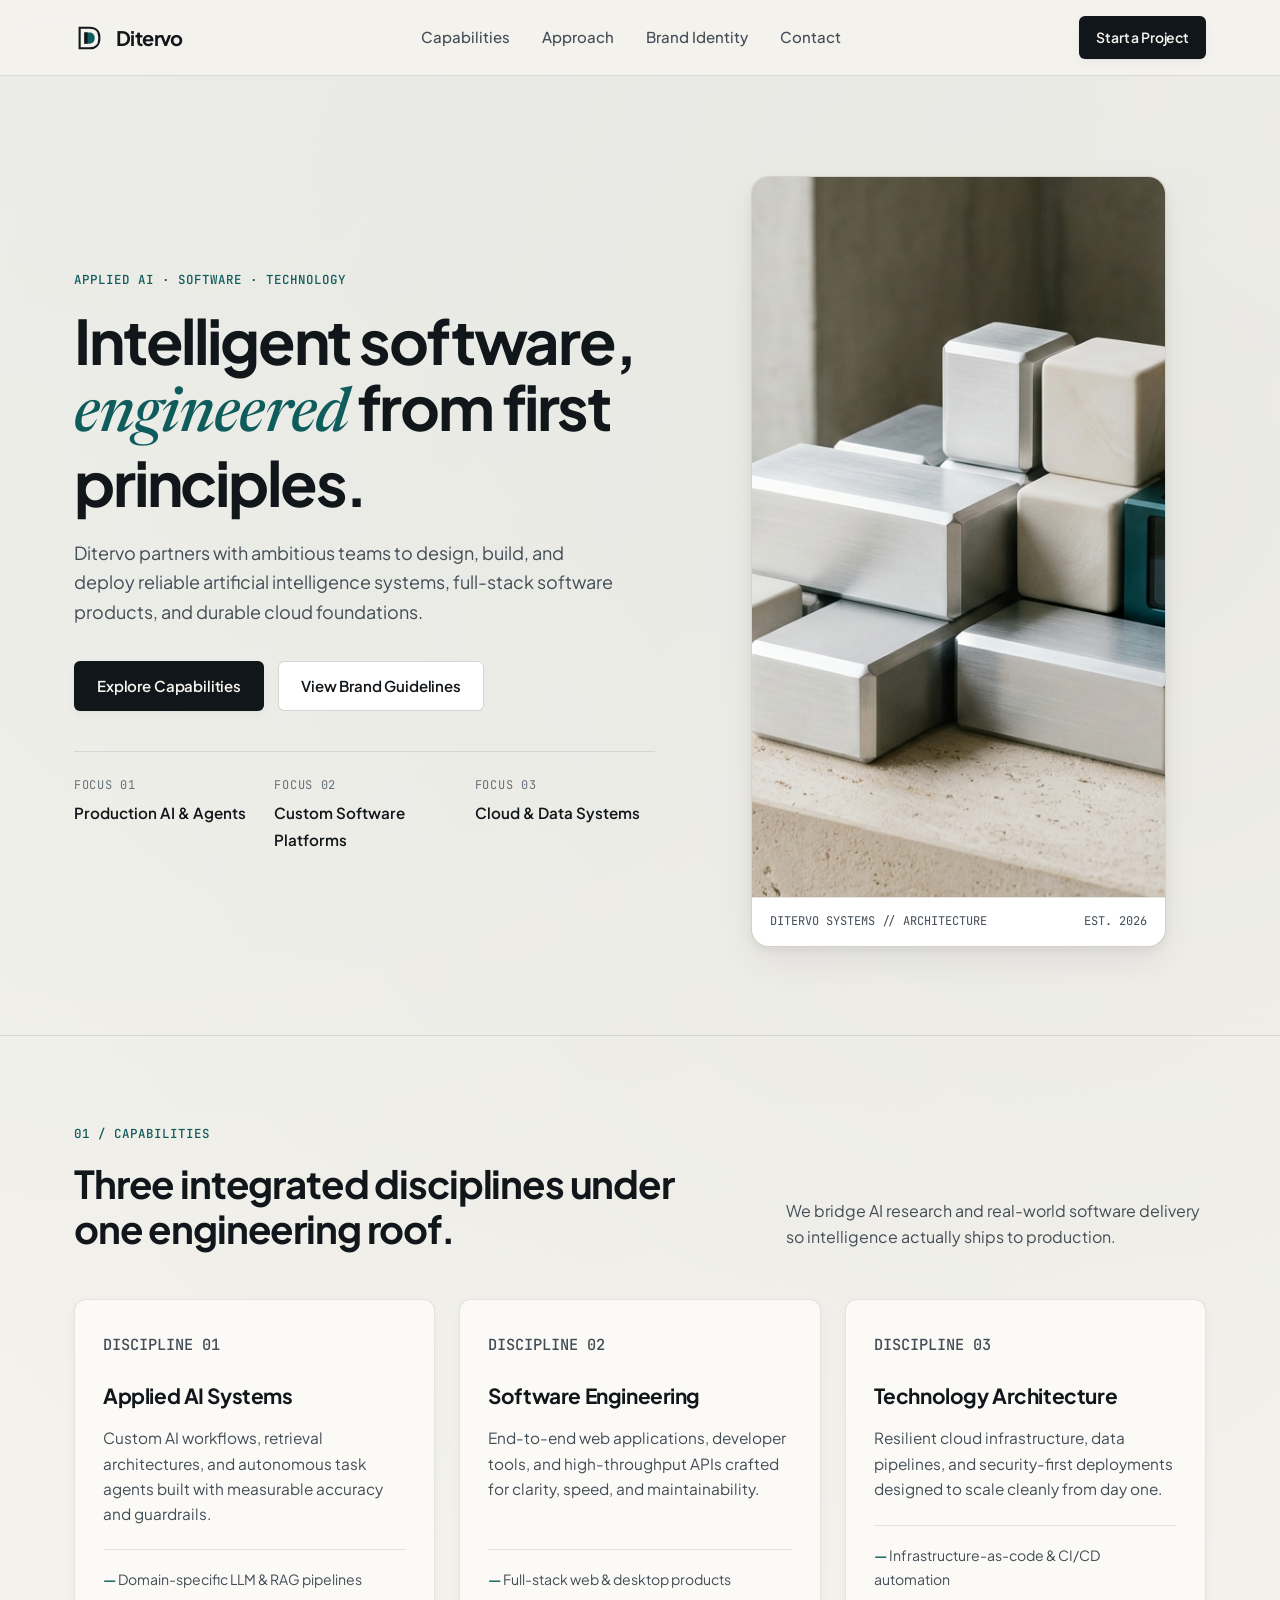
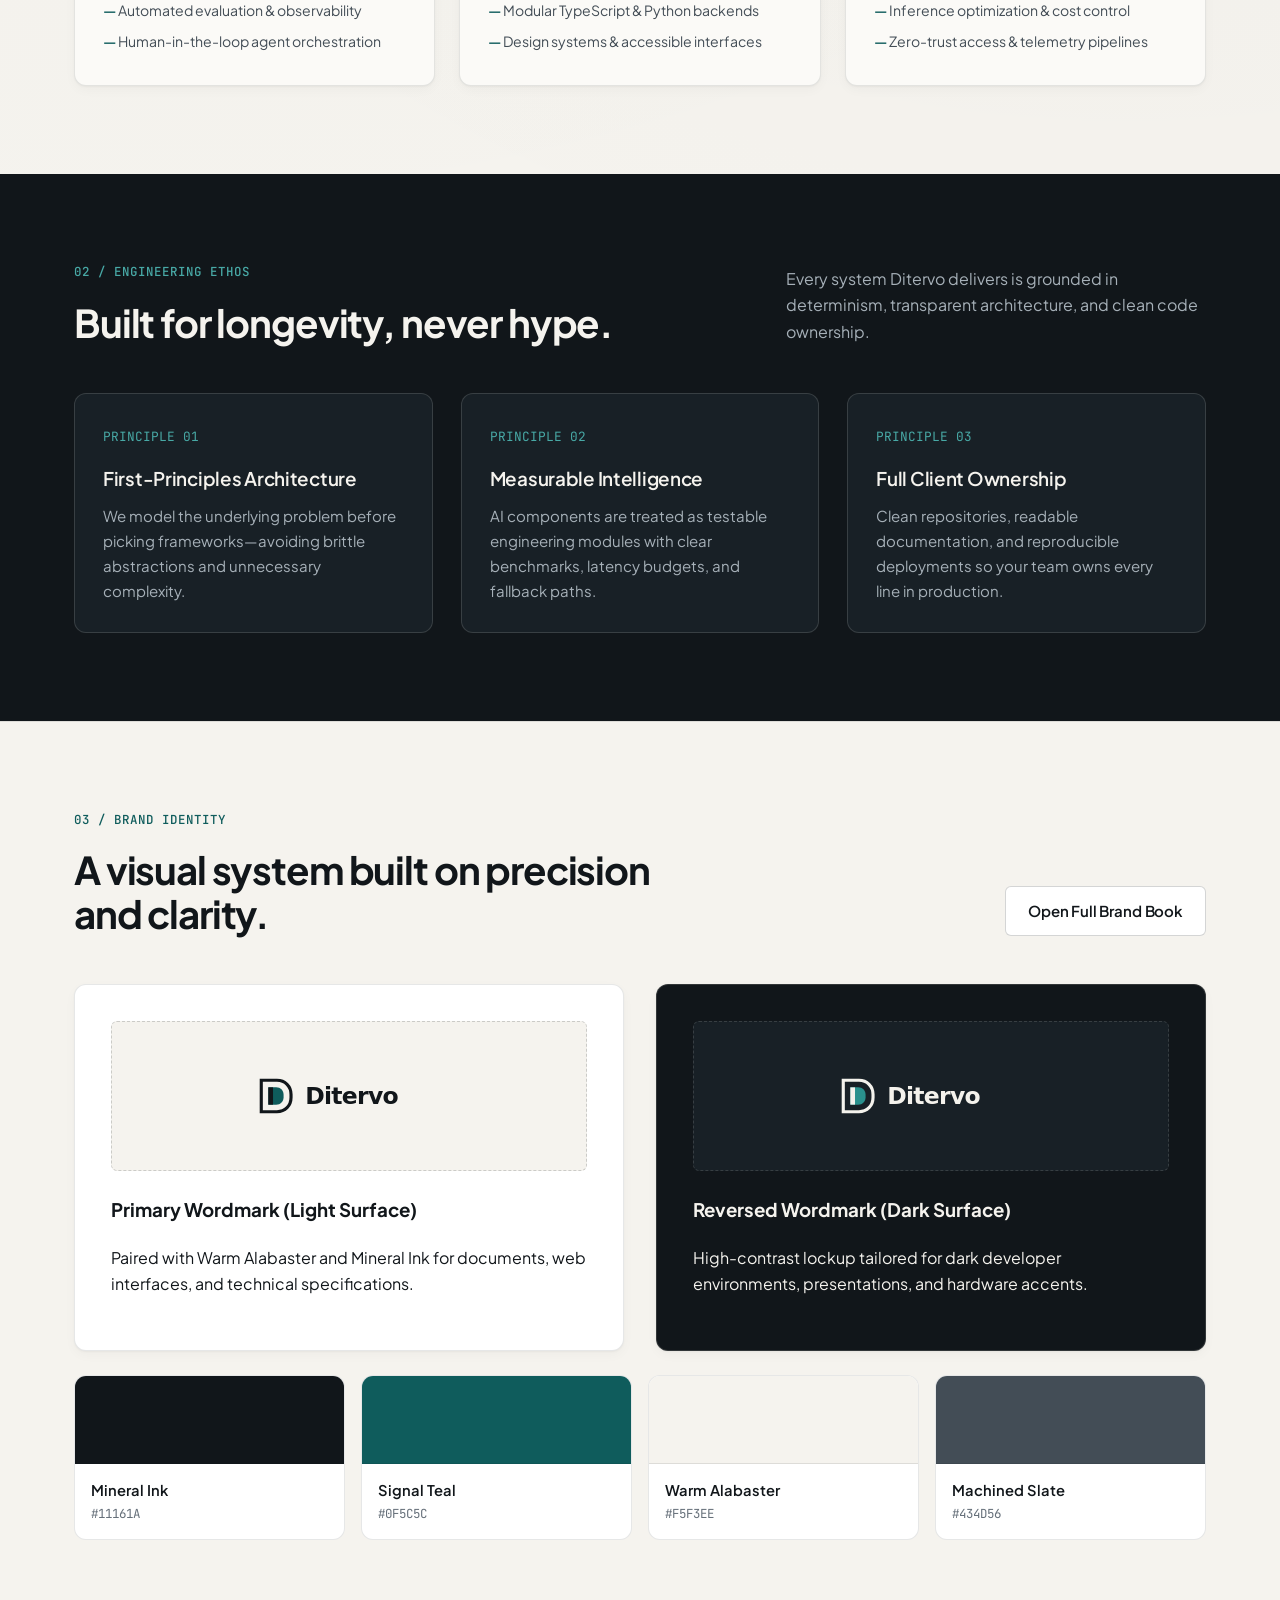
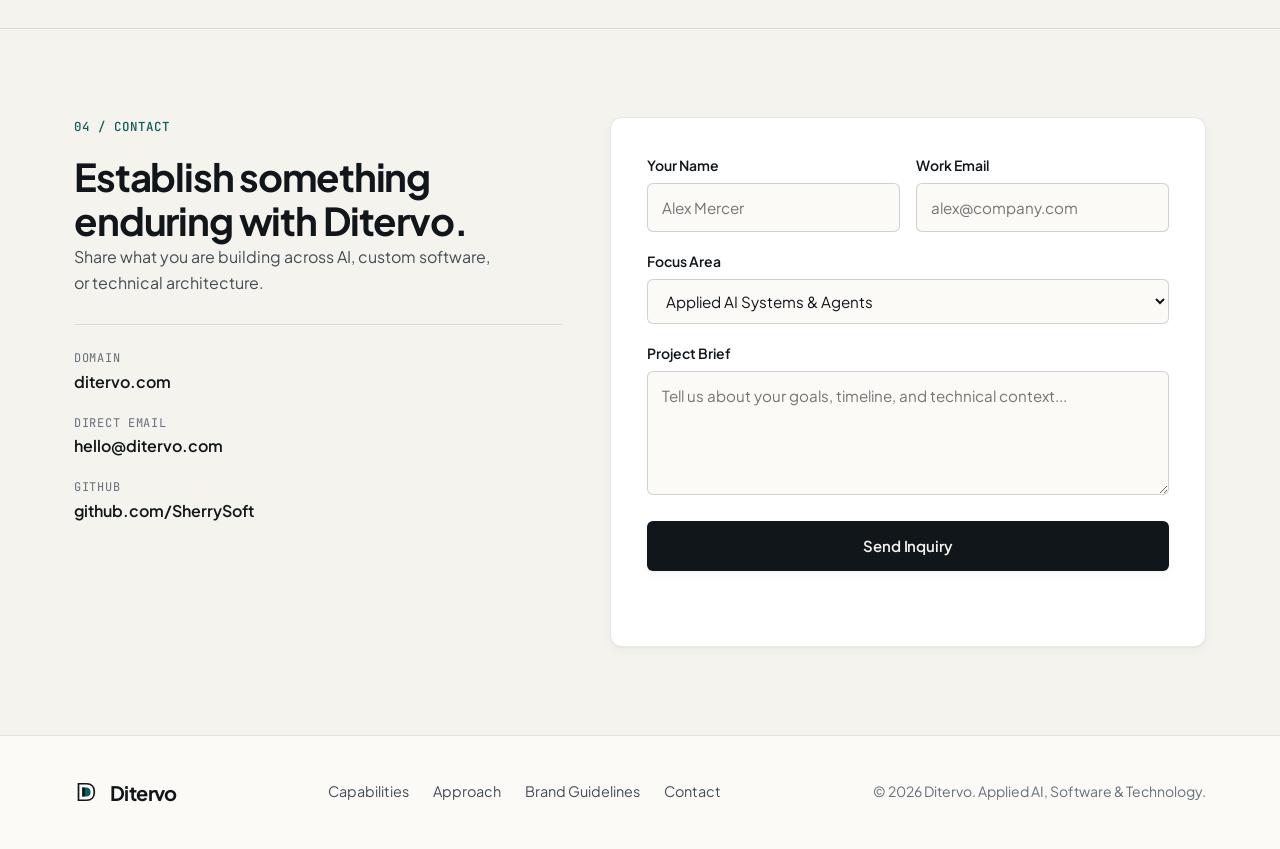
==== index.html @ 253a7fc7 "Initialize Ditervo brand identity and GitHub Pages site" ====
<!DOCTYPE html>
<html lang="en">
<head>
  <meta charset="UTF-8" />
  <meta name="viewport" content="width=device-width, initial-scale=1.0" />
  <title>Ditervo — Applied AI, Software Engineering &amp; Technology</title>
  <meta name="description" content="Ditervo builds production-ready artificial intelligence systems, custom software platforms, and resilient technology architectures." />
  <link rel="icon" type="image/svg+xml" href="assets/favicon.svg" />
  <link rel="preconnect" href="https://fonts.googleapis.com" />
  <link rel="preconnect" href="https://fonts.gstatic.com" crossorigin />
  <link href="https://fonts.googleapis.com/css2?family=JetBrains+Mono:wght@400;500&family=Newsreader:ital,opsz,wght@1,6..72,500&family=Plus+Jakarta+Sans:wght@400;500;600;700&display=swap" rel="stylesheet" />
  <link rel="stylesheet" href="css/styles.css" />
</head>
<body>
  <header class="site-header">
    <div class="container nav-inner">
      <a href="index.html" class="brand-link" aria-label="Ditervo Home">
        <img src="assets/logo-mark.svg" alt="" width="30" height="30" />
        <span>Ditervo</span>
      </a>

      <nav aria-label="Primary navigation">
        <button id="nav-toggle" class="nav-toggle" type="button" aria-expanded="false" aria-controls="nav-menu">
          Menu
        </button>
        <ul id="nav-menu" class="nav-links">
          <li><a href="#capabilities">Capabilities</a></li>
          <li><a href="#approach">Approach</a></li>
          <li><a href="brand.html">Brand Identity</a></li>
          <li><a href="#contact">Contact</a></li>
        </ul>
      </nav>

      <div class="nav-actions">
        <a id="header-cta" href="#contact" class="btn btn-primary btn-sm">Start a Project</a>
      </div>
    </div>
  </header>

  <main>
    <section class="hero" aria-labelledby="hero-heading">
      <div class="container hero-grid">
        <div>
          <p class="eyebrow">Applied AI · Software · Technology</p>
          <h1 id="hero-heading" class="hero-title">
            Intelligent software, <em>engineered</em> from first principles.
          </h1>
          <p class="hero-lead">
            Ditervo partners with ambitious teams to design, build, and deploy reliable artificial intelligence systems, full-stack software products, and durable cloud foundations.
          </p>

          <div class="hero-cta-row">
            <a id="hero-explore-btn" href="#capabilities" class="btn btn-primary">Explore Capabilities</a>
            <a id="hero-brand-btn" href="brand.html" class="btn btn-secondary">View Brand Guidelines</a>
          </div>

          <div class="hero-specs">
            <div>
              <span class="spec-label">Focus 01</span>
              <span class="spec-value">Production AI &amp; Agents</span>
            </div>
            <div>
              <span class="spec-label">Focus 02</span>
              <span class="spec-value">Custom Software Platforms</span>
            </div>
            <div>
              <span class="spec-label">Focus 03</span>
              <span class="spec-value">Cloud &amp; Data Systems</span>
            </div>
          </div>
        </div>

        <figure class="hero-media">
          <img
            src="assets/hero-sculpture.jpg"
            alt="Precision-machined aluminum, ceramic, and deep-teal modular hardware forms representing Ditervo's modular engineering philosophy"
            width="960"
            height="720"
          />
          <figcaption class="hero-caption">
            <span>DITERVO SYSTEMS // ARCHITECTURE</span>
            <span>EST. 2026</span>
          </figcaption>
        </figure>
      </div>
    </section>

    <section id="capabilities" class="section" aria-labelledby="capabilities-heading">
      <div class="container">
        <div class="section-header">
          <div>
            <p class="eyebrow">01 / Capabilities</p>
            <h2 id="capabilities-heading" class="section-title">Three integrated disciplines under one engineering roof.</h2>
          </div>
          <p class="section-subtitle">
            We bridge AI research and real-world software delivery so intelligence actually ships to production.
          </p>
        </div>

        <div class="pillars-grid">
          <article class="pillar-card">
            <div>
              <p class="pillar-index">DISCIPLINE 01</p>
              <h3>Applied AI Systems</h3>
              <p>
                Custom AI workflows, retrieval architectures, and autonomous task agents built with measurable accuracy and guardrails.
              </p>
            </div>
            <ul class="pillar-list">
              <li>Domain-specific LLM &amp; RAG pipelines</li>
              <li>Automated evaluation &amp; observability</li>
              <li>Human-in-the-loop agent orchestration</li>
            </ul>
          </article>

          <article class="pillar-card">
            <div>
              <p class="pillar-index">DISCIPLINE 02</p>
              <h3>Software Engineering</h3>
              <p>
                End-to-end web applications, developer tools, and high-throughput APIs crafted for clarity, speed, and maintainability.
              </p>
            </div>
            <ul class="pillar-list">
              <li>Full-stack web &amp; desktop products</li>
              <li>Modular TypeScript &amp; Python backends</li>
              <li>Design systems &amp; accessible interfaces</li>
            </ul>
          </article>

          <article class="pillar-card">
            <div>
              <p class="pillar-index">DISCIPLINE 03</p>
              <h3>Technology Architecture</h3>
              <p>
                Resilient cloud infrastructure, data pipelines, and security-first deployments designed to scale cleanly from day one.
              </p>
            </div>
            <ul class="pillar-list">
              <li>Infrastructure-as-code &amp; CI/CD automation</li>
              <li>Inference optimization &amp; cost control</li>
              <li>Zero-trust access &amp; telemetry pipelines</li>
            </ul>
          </article>
        </div>
      </div>
    </section>

    <section id="approach" class="section section-dark" aria-labelledby="approach-heading">
      <div class="container">
        <div class="section-header">
          <div>
            <p class="eyebrow">02 / Engineering Ethos</p>
            <h2 id="approach-heading" class="section-title">Built for longevity, never hype.</h2>
          </div>
          <p class="section-subtitle">
            Every system Ditervo delivers is grounded in determinism, transparent architecture, and clean code ownership.
          </p>
        </div>

        <div class="principles-list">
          <article class="principle-item">
            <span class="principle-num">PRINCIPLE 01</span>
            <h3>First-Principles Architecture</h3>
            <p>
              We model the underlying problem before picking frameworks—avoiding brittle abstractions and unnecessary complexity.
            </p>
          </article>

          <article class="principle-item">
            <span class="principle-num">PRINCIPLE 02</span>
            <h3>Measurable Intelligence</h3>
            <p>
              AI components are treated as testable engineering modules with clear benchmarks, latency budgets, and fallback paths.
            </p>
          </article>

          <article class="principle-item">
            <span class="principle-num">PRINCIPLE 03</span>
            <h3>Full Client Ownership</h3>
            <p>
              Clean repositories, readable documentation, and reproducible deployments so your team owns every line in production.
            </p>
          </article>
        </div>
      </div>
    </section>

    <section id="brand-preview" class="section" aria-labelledby="brand-heading">
      <div class="container">
        <div class="section-header">
          <div>
            <p class="eyebrow">03 / Brand Identity</p>
            <h2 id="brand-heading" class="section-title">A visual system built on precision and clarity.</h2>
          </div>
          <a id="open-brand-kit-link" href="brand.html" class="btn btn-secondary">Open Full Brand Book</a>
        </div>

        <div class="brand-showcase">
          <div class="brand-panel">
            <div class="logo-stage">
              <img src="assets/logo-full.svg" alt="Ditervo primary dark wordmark" />
            </div>
            <h3>Primary Wordmark (Light Surface)</h3>
            <p>
              Paired with Warm Alabaster and Mineral Ink for documents, web interfaces, and technical specifications.
            </p>
          </div>

          <div class="brand-panel brand-panel-dark">
            <div class="logo-stage">
              <img src="assets/logo-full-light.svg" alt="Ditervo reversed light wordmark" />
            </div>
            <h3>Reversed Wordmark (Dark Surface)</h3>
            <p>
              High-contrast lockup tailored for dark developer environments, presentations, and hardware accents.
            </p>
          </div>
        </div>

        <div class="swatch-grid" aria-label="Ditervo color palette">
          <button type="button" class="swatch-card" data-copy-hex="#11161A" id="swatch-ink">
            <div class="swatch-chip" style="background-color: #11161A;"></div>
            <div class="swatch-meta">
              <span class="swatch-name">Mineral Ink</span>
              <span class="swatch-hex">#11161A</span>
            </div>
          </button>

          <button type="button" class="swatch-card" data-copy-hex="#0F5C5C" id="swatch-teal">
            <div class="swatch-chip" style="background-color: #0F5C5C;"></div>
            <div class="swatch-meta">
              <span class="swatch-name">Signal Teal</span>
              <span class="swatch-hex">#0F5C5C</span>
            </div>
          </button>

          <button type="button" class="swatch-card" data-copy-hex="#F5F3EE" id="swatch-alabaster">
            <div class="swatch-chip" style="background-color: #F5F3EE;"></div>
            <div class="swatch-meta">
              <span class="swatch-name">Warm Alabaster</span>
              <span class="swatch-hex">#F5F3EE</span>
            </div>
          </button>

          <button type="button" class="swatch-card" data-copy-hex="#434D56" id="swatch-slate">
            <div class="swatch-chip" style="background-color: #434D56;"></div>
            <div class="swatch-meta">
              <span class="swatch-name">Machined Slate</span>
              <span class="swatch-hex">#434D56</span>
            </div>
          </button>
        </div>
      </div>
    </section>

    <section id="contact" class="section" aria-labelledby="contact-heading">
      <div class="container contact-grid">
        <div>
          <p class="eyebrow">04 / Contact</p>
          <h2 id="contact-heading" class="section-title">Establish something enduring with Ditervo.</h2>
          <p class="section-subtitle">
            Share what you are building across AI, custom software, or technical architecture.
          </p>

          <div class="contact-meta">
            <div class="contact-meta-item">
              <span>Domain</span>
              <strong>ditervo.com</strong>
            </div>
            <div class="contact-meta-item">
              <span>Direct Email</span>
              <a href="mailto:hello@ditervo.com">hello@ditervo.com</a>
            </div>
            <div class="contact-meta-item">
              <span>GitHub</span>
              <a href="https://github.com/SherrySoft/Brand-identity-" target="_blank" rel="noopener noreferrer">github.com/SherrySoft</a>
            </div>
          </div>
        </div>

        <form id="inquiry-form" class="contact-form" novalidate>
          <div class="form-row">
            <div class="field">
              <label for="contact-name">Your Name</label>
              <input id="contact-name" name="name" type="text" placeholder="Alex Mercer" required />
            </div>
            <div class="field">
              <label for="contact-email">Work Email</label>
              <input id="contact-email" name="email" type="email" placeholder="alex@company.com" required />
            </div>
          </div>

          <div class="field">
            <label for="contact-topic">Focus Area</label>
            <select id="contact-topic" name="topic">
              <option value="Applied AI Systems">Applied AI Systems &amp; Agents</option>
              <option value="Custom Software Engineering">Custom Software Engineering</option>
              <option value="Technology Architecture">Cloud &amp; Technology Architecture</option>
              <option value="Advisory & Partnership">Technical Advisory &amp; Partnership</option>
            </select>
          </div>

          <div class="field">
            <label for="contact-message">Project Brief</label>
            <textarea id="contact-message" name="message" rows="4" placeholder="Tell us about your goals, timeline, and technical context..." required></textarea>
          </div>

          <button id="contact-submit" type="submit" class="btn btn-primary">Send Inquiry</button>
          <p id="form-status" class="form-status" role="status" aria-live="polite"></p>
        </form>
      </div>
    </section>
  </main>

  <footer class="site-footer">
    <div class="container footer-inner">
      <a href="index.html" class="brand-link">
        <img src="assets/logo-mark.svg" alt="" width="24" height="24" />
        <span>Ditervo</span>
      </a>
      <div class="footer-links">
        <a href="#capabilities">Capabilities</a>
        <a href="#approach">Approach</a>
        <a href="brand.html">Brand Guidelines</a>
        <a href="#contact">Contact</a>
      </div>
      <p class="footer-copy">&copy; 2026 Ditervo. Applied AI, Software &amp; Technology.</p>
    </div>
  </footer>

  <div id="toast" class="toast" role="status" aria-live="polite"></div>
  <script src="js/main.js"></script>
</body>
</html>
---- css/styles.css ----
/* ==========================================================================
   Ditervo Design System & Editorial Stylesheet
   ========================================================================== */

:root {
  /* Core Palette — Warm Alabaster, Mineral Ink, Deep Forest Teal */
  --bg-canvas: #f5f3ee;
  --bg-surface: #fbfaf7;
  --bg-elevated: #ffffff;
  --bg-muted: #eae6dd;
  --bg-dark: #11161a;
  --bg-dark-elevated: #182026;

  --ink-primary: #11161a;
  --ink-secondary: #434d56;
  --ink-muted: #66707a;
  --ink-inverse: #f5f3ee;
  --ink-inverse-muted: #a6b0b8;

  --accent: #0f5c5c;
  --accent-hover: #0a4545;
  --accent-soft: #e3eded;
  --accent-inverse: #48a9a6;

  --border-subtle: rgba(17, 22, 26, 0.1);
  --border-strong: rgba(17, 22, 26, 0.18);
  --border-inverse: rgba(245, 243, 238, 0.14);

  /* Typography */
  --font-sans: "Plus Jakarta Sans", -apple-system, BlinkMacSystemFont, "Segoe UI", sans-serif;
  --font-serif: "Newsreader", Georgia, serif;
  --font-mono: "JetBrains Mono", ui-monospace, SFMono-Regular, Menlo, monospace;

  /* Elevation */
  --shadow-sm: 0 1px 2px rgba(17, 22, 26, 0.04), 0 4px 12px rgba(17, 22, 26, 0.03);
  --shadow-md: 0 4px 10px rgba(17, 22, 26, 0.05), 0 16px 36px rgba(17, 22, 26, 0.06);

  /* Radii & Spacing */
  --radius-sm: 6px;
  --radius-md: 12px;
  --radius-lg: 18px;
  --container-max: 1180px;
  --nav-height: 76px;
  --transition: 220ms cubic-bezier(0.22, 1, 0.36, 1);
}

*,
*::before,
*::after {
  box-sizing: border-box;
}

html {
  scroll-behavior: smooth;
  -webkit-font-smoothing: antialiased;
  -moz-osx-font-smoothing: grayscale;
}

body {
  margin: 0;
  font-family: var(--font-sans);
  font-size: 16px;
  line-height: 1.65;
  color: var(--ink-primary);
  background-color: var(--bg-canvas);
  background-image: radial-gradient(circle at 12% 0%, rgba(15, 92, 92, 0.04) 0%, transparent 45%),
    radial-gradient(circle at 88% 12%, rgba(17, 22, 26, 0.035) 0%, transparent 40%);
}

img,
svg {
  display: block;
  max-width: 100%;
}

a {
  color: inherit;
  text-decoration: none;
}

button,
input,
textarea,
select {
  font: inherit;
  color: inherit;
}

:focus-visible {
  outline: 2px solid var(--accent);
  outline-offset: 3px;
}

.container {
  width: 100%;
  max-width: var(--container-max);
  margin: 0 auto;
  padding: 0 24px;
}

.sr-only {
  position: absolute;
  width: 1px;
  height: 1px;
  padding: 0;
  margin: -1px;
  overflow: hidden;
  clip: rect(0, 0, 0, 0);
  border: 0;
}

/* ==========================================================================
   Header & Navigation
   ========================================================================== */

.site-header {
  position: sticky;
  top: 0;
  z-index: 100;
  height: var(--nav-height);
  background-color: rgba(245, 243, 238, 0.88);
  backdrop-filter: blur(14px);
  -webkit-backdrop-filter: blur(14px);
  border-bottom: 1px solid var(--border-subtle);
}

.nav-inner {
  height: 100%;
  display: flex;
  align-items: center;
  justify-content: space-between;
  gap: 24px;
}

.brand-link {
  display: inline-flex;
  align-items: center;
  gap: 12px;
  font-weight: 700;
  font-size: 1.25rem;
  letter-spacing: -0.03em;
}

.brand-link svg {
  width: 30px;
  height: 30px;
}

.nav-links {
  display: flex;
  align-items: center;
  gap: 32px;
  list-style: none;
  margin: 0;
  padding: 0;
}

.nav-links a {
  font-size: 0.9375rem;
  font-weight: 500;
  color: var(--ink-secondary);
  transition: color var(--transition);
}

.nav-links a:hover,
.nav-links a[aria-current="page"] {
  color: var(--ink-primary);
}

.nav-actions {
  display: flex;
  align-items: center;
  gap: 12px;
}

.nav-toggle {
  display: none;
  background: transparent;
  border: 1px solid var(--border-strong);
  border-radius: var(--radius-sm);
  padding: 8px 12px;
  font-size: 0.875rem;
  font-weight: 600;
  cursor: pointer;
}

/* ==========================================================================
   Buttons
   ========================================================================== */

.btn {
  display: inline-flex;
  align-items: center;
  justify-content: center;
  gap: 8px;
  padding: 12px 22px;
  border-radius: var(--radius-sm);
  font-size: 0.9375rem;
  font-weight: 600;
  letter-spacing: -0.01em;
  border: 1px solid transparent;
  cursor: pointer;
  transition: transform var(--transition), background-color var(--transition), border-color var(--transition), box-shadow var(--transition);
}

.btn:hover {
  transform: translateY(-1px);
}

.btn:active {
  transform: translateY(0);
}

.btn-primary {
  background-color: var(--ink-primary);
  color: var(--ink-inverse);
  box-shadow: var(--shadow-sm);
}

.btn-primary:hover {
  background-color: var(--accent);
}

.btn-secondary {
  background-color: var(--bg-elevated);
  color: var(--ink-primary);
  border-color: var(--border-strong);
}

.btn-secondary:hover {
  border-color: var(--ink-primary);
  background-color: var(--bg-surface);
}

.btn-sm {
  padding: 9px 16px;
  font-size: 0.875rem;
}

/* ==========================================================================
   Hero Section
   ========================================================================== */

.hero {
  padding: 84px 0 72px;
}

.hero-grid {
  display: grid;
  grid-template-columns: 1.08fr 0.92fr;
  gap: 56px;
  align-items: center;
}

.eyebrow {
  font-family: var(--font-mono);
  font-size: 0.78rem;
  font-weight: 500;
  letter-spacing: 0.08em;
  text-transform: uppercase;
  color: var(--accent);
  margin: 0 0 18px;
}

.hero-title {
  margin: 0 0 22px;
  font-size: clamp(2.5rem, 4.8vw, 3.85rem);
  font-weight: 700;
  line-height: 1.07;
  letter-spacing: -0.035em;
  color: var(--ink-primary);
}

.hero-title em {
  font-family: var(--font-serif);
  font-style: italic;
  font-weight: 500;
  letter-spacing: -0.015em;
  color: var(--accent);
}

.hero-lead {
  margin: 0 0 34px;
  max-width: 540px;
  font-size: 1.125rem;
  line-height: 1.65;
  color: var(--ink-secondary);
}

.hero-cta-row {
  display: flex;
  flex-wrap: wrap;
  gap: 14px;
  margin-bottom: 40px;
}

.hero-specs {
  display: grid;
  grid-template-columns: repeat(3, minmax(0, 1fr));
  gap: 20px;
  padding-top: 24px;
  border-top: 1px solid var(--border-subtle);
}

.spec-label {
  display: block;
  font-family: var(--font-mono);
  font-size: 0.75rem;
  text-transform: uppercase;
  letter-spacing: 0.06em;
  color: var(--ink-muted);
  margin-bottom: 4px;
}

.spec-value {
  font-size: 0.95rem;
  font-weight: 600;
  color: var(--ink-primary);
}

.hero-media {
  position: relative;
  border-radius: var(--radius-lg);
  overflow: hidden;
  background-color: var(--bg-muted);
  border: 1px solid var(--border-subtle);
  box-shadow: var(--shadow-md);
}

.hero-media img {
  width: 100%;
  aspect-ratio: 4 / 3;
  object-fit: cover;
}

.hero-caption {
  display: flex;
  justify-content: space-between;
  align-items: center;
  padding: 14px 18px;
  background-color: var(--bg-elevated);
  border-top: 1px solid var(--border-subtle);
  font-family: var(--font-mono);
  font-size: 0.75rem;
  color: var(--ink-secondary);
}

/* ==========================================================================
   Sections & Cards
   ========================================================================== */

.section {
  padding: 88px 0;
  border-top: 1px solid var(--border-subtle);
}

.section-header {
  display: flex;
  justify-content: space-between;
  align-items: flex-end;
  gap: 32px;
  margin-bottom: 48px;
}

.section-title {
  margin: 0;
  font-size: clamp(1.85rem, 3vw, 2.5rem);
  font-weight: 700;
  line-height: 1.15;
  letter-spacing: -0.03em;
  max-width: 620px;
}

.section-subtitle {
  margin: 0;
  max-width: 420px;
  color: var(--ink-secondary);
  font-size: 1rem;
}

.pillars-grid {
  display: grid;
  grid-template-columns: repeat(3, minmax(0, 1fr));
  gap: 24px;
}

.pillar-card {
  background-color: var(--bg-surface);
  border: 1px solid var(--border-subtle);
  border-radius: var(--radius-md);
  padding: 32px 28px;
  box-shadow: var(--shadow-sm);
  display: flex;
  flex-direction: column;
  justify-content: space-between;
  transition: transform var(--transition), box-shadow var(--transition), border-color var(--transition);
}

.pillar-card:hover {
  transform: translateY(-3px);
  box-shadow: var(--shadow-md);
  border-color: var(--border-strong);
}

.pillar-index {
  font-family: var(--font-mono);
  font-size: 0.8rem;
  font-weight: 500;
  color: var(--accent);
  margin-bottom: 18px;
}

.pillar-card h3 {
  margin: 0 0 12px;
  font-size: 1.3rem;
  font-weight: 700;
  letter-spacing: -0.02em;
}

.pillar-card p {
  margin: 0 0 22px;
  color: var(--ink-secondary);
  font-size: 0.96rem;
}

.pillar-list {
  margin: 0;
  padding: 18px 0 0;
  list-style: none;
  border-top: 1px solid var(--border-subtle);
  display: flex;
  flex-direction: column;
  gap: 8px;
  font-size: 0.88rem;
  color: var(--ink-secondary);
}

.pillar-list li::before {
  content: "— ";
  color: var(--accent);
  font-weight: 600;
}

/* ==========================================================================
   Dark Structural Band — Engineering Principles
   ========================================================================== */

.section-dark {
  background-color: var(--bg-dark);
  color: var(--ink-inverse);
  border-top: none;
}

.section-dark .eyebrow {
  color: var(--accent-inverse);
}

.section-dark .section-subtitle {
  color: var(--ink-inverse-muted);
}

.principles-list {
  display: grid;
  grid-template-columns: repeat(3, minmax(0, 1fr));
  gap: 28px;
}

.principle-item {
  background-color: var(--bg-dark-elevated);
  border: 1px solid var(--border-inverse);
  border-radius: var(--radius-md);
  padding: 28px;
}

.principle-num {
  display: inline-block;
  font-family: var(--font-mono);
  font-size: 0.8rem;
  color: var(--accent-inverse);
  margin-bottom: 16px;
}

.principle-item h3 {
  margin: 0 0 10px;
  font-size: 1.18rem;
  font-weight: 600;
  letter-spacing: -0.015em;
}

.principle-item p {
  margin: 0;
  color: var(--ink-inverse-muted);
  font-size: 0.94rem;
}

/* ==========================================================================
   Brand Preview & Interactive Swatches
   ========================================================================== */

.brand-showcase {
  display: grid;
  grid-template-columns: 1fr 1fr;
  gap: 32px;
  align-items: stretch;
}

.brand-panel {
  background-color: var(--bg-elevated);
  border: 1px solid var(--border-subtle);
  border-radius: var(--radius-md);
  padding: 36px;
  box-shadow: var(--shadow-sm);
}

.brand-panel-dark {
  background-color: var(--bg-dark);
  color: var(--ink-inverse);
  border-color: var(--border-inverse);
}

.logo-stage {
  min-height: 150px;
  display: flex;
  align-items: center;
  justify-content: center;
  padding: 24px;
  border-radius: var(--radius-sm);
  background-color: var(--bg-canvas);
  border: 1px dashed var(--border-strong);
  margin-bottom: 24px;
}

.brand-panel-dark .logo-stage {
  background-color: var(--bg-dark-elevated);
  border-color: var(--border-inverse);
}

.logo-stage img {
  height: 44px;
  width: auto;
}

.swatch-grid {
  display: grid;
  grid-template-columns: repeat(4, minmax(0, 1fr));
  gap: 16px;
  margin-top: 24px;
}

.swatch-card {
  background-color: var(--bg-elevated);
  border: 1px solid var(--border-subtle);
  border-radius: var(--radius-md);
  overflow: hidden;
  cursor: pointer;
  text-align: left;
  padding: 0;
  transition: transform var(--transition), box-shadow var(--transition);
}

.swatch-card:hover {
  transform: translateY(-2px);
  box-shadow: var(--shadow-sm);
}

.swatch-chip {
  height: 88px;
  width: 100%;
  border-bottom: 1px solid var(--border-subtle);
}

.swatch-meta {
  padding: 14px 16px;
}

.swatch-name {
  display: block;
  font-weight: 600;
  font-size: 0.92rem;
  margin-bottom: 2px;
}

.swatch-hex {
  display: block;
  font-family: var(--font-mono);
  font-size: 0.78rem;
  color: var(--ink-muted);
}

/* ==========================================================================
   Contact Section
   ========================================================================== */

.contact-grid {
  display: grid;
  grid-template-columns: 0.9fr 1.1fr;
  gap: 48px;
  align-items: start;
}

.contact-meta {
  display: flex;
  flex-direction: column;
  gap: 18px;
  margin-top: 28px;
  padding-top: 24px;
  border-top: 1px solid var(--border-subtle);
}

.contact-meta-item span {
  display: block;
  font-family: var(--font-mono);
  font-size: 0.75rem;
  text-transform: uppercase;
  letter-spacing: 0.06em;
  color: var(--ink-muted);
}

.contact-meta-item strong,
.contact-meta-item a {
  font-size: 1rem;
  font-weight: 600;
}

.contact-form {
  background-color: var(--bg-elevated);
  border: 1px solid var(--border-subtle);
  border-radius: var(--radius-md);
  padding: 36px;
  box-shadow: var(--shadow-sm);
  display: grid;
  gap: 18px;
}

.form-row {
  display: grid;
  grid-template-columns: 1fr 1fr;
  gap: 16px;
}

.field label {
  display: block;
  font-size: 0.875rem;
  font-weight: 600;
  margin-bottom: 6px;
}

.field input,
.field select,
.field textarea {
  width: 100%;
  padding: 11px 14px;
  border-radius: var(--radius-sm);
  border: 1px solid var(--border-strong);
  background-color: var(--bg-surface);
  font-size: 0.95rem;
  transition: border-color var(--transition), background-color var(--transition);
}

.field input:focus,
.field select:focus,
.field textarea:focus {
  outline: none;
  border-color: var(--accent);
  background-color: var(--bg-elevated);
}

.form-status {
  margin: 0;
  font-size: 0.9rem;
  font-weight: 500;
  color: var(--accent);
  min-height: 1.4em;
}

/* ==========================================================================
   Brand Guidelines Page Extras
   ========================================================================== */

.page-hero {
  padding: 68px 0 52px;
}

.type-specimen {
  background-color: var(--bg-elevated);
  border: 1px solid var(--border-subtle);
  border-radius: var(--radius-md);
  padding: 36px;
  box-shadow: var(--shadow-sm);
  display: grid;
  gap: 24px;
}

.type-row {
  display: grid;
  grid-template-columns: 200px 1fr;
  gap: 24px;
  align-items: baseline;
  padding-bottom: 20px;
  border-bottom: 1px solid var(--border-subtle);
}

.type-row:last-child {
  padding-bottom: 0;
  border-bottom: none;
}

.type-tag {
  font-family: var(--font-mono);
  font-size: 0.78rem;
  color: var(--ink-muted);
}

.guidelines-grid {
  display: grid;
  grid-template-columns: 1fr 1fr;
  gap: 24px;
}

.guideline-box {
  background-color: var(--bg-surface);
  border: 1px solid var(--border-subtle);
  border-radius: var(--radius-md);
  padding: 28px;
}

.guideline-box h3 {
  margin: 0 0 14px;
  font-size: 1.12rem;
}

.guideline-box ul {
  margin: 0;
  padding-left: 18px;
  color: var(--ink-secondary);
  display: grid;
  gap: 8px;
}

/* ==========================================================================
   Footer & Toast
   ========================================================================== */

.site-footer {
  padding: 40px 0;
  border-top: 1px solid var(--border-subtle);
  background-color: var(--bg-surface);
}

.footer-inner {
  display: flex;
  flex-wrap: wrap;
  justify-content: space-between;
  align-items: center;
  gap: 20px;
}

.footer-links {
  display: flex;
  gap: 24px;
  font-size: 0.9rem;
  color: var(--ink-secondary);
}

.footer-links a:hover {
  color: var(--ink-primary);
}

.footer-copy {
  font-size: 0.875rem;
  color: var(--ink-muted);
  margin: 0;
}

.toast {
  position: fixed;
  bottom: 24px;
  right: 24px;
  padding: 12px 18px;
  border-radius: var(--radius-sm);
  background-color: var(--ink-primary);
  color: var(--ink-inverse);
  font-size: 0.875rem;
  font-weight: 500;
  box-shadow: var(--shadow-md);
  opacity: 0;
  transform: translateY(10px);
  pointer-events: none;
  transition: opacity var(--transition), transform var(--transition);
  z-index: 200;
}

.toast.is-visible {
  opacity: 1;
  transform: translateY(0);
}

/* ==========================================================================
   Responsive Breakpoints
   ========================================================================== */

@media (max-width: 960px) {
  .hero-grid,
  .brand-showcase,
  .contact-grid,
  .guidelines-grid {
    grid-template-columns: 1fr;
  }

  .pillars-grid,
  .principles-list {
    grid-template-columns: 1fr 1fr;
  }

  .swatch-grid {
    grid-template-columns: repeat(2, minmax(0, 1fr));
  }

  .section-header {
    flex-direction: column;
    align-items: flex-start;
  }

  .type-row {
    grid-template-columns: 1fr;
    gap: 8px;
  }
}

@media (max-width: 720px) {
  .nav-toggle {
    display: inline-flex;
  }

  .nav-links {
    position: absolute;
    top: var(--nav-height);
    left: 0;
    right: 0;
    background-color: var(--bg-elevated);
    border-bottom: 1px solid var(--border-subtle);
    flex-direction: column;
    align-items: flex-start;
    padding: 20px 24px;
    gap: 16px;
    display: none;
  }

  .nav-links.is-open {
    display: flex;
  }

  .nav-actions .btn {
    display: none;
  }

  .pillars-grid,
  .principles-list,
  .hero-specs,
  .form-row {
    grid-template-columns: 1fr;
  }

  .hero {
    padding: 48px 0;
  }

  .section {
    padding: 60px 0;
  }
}
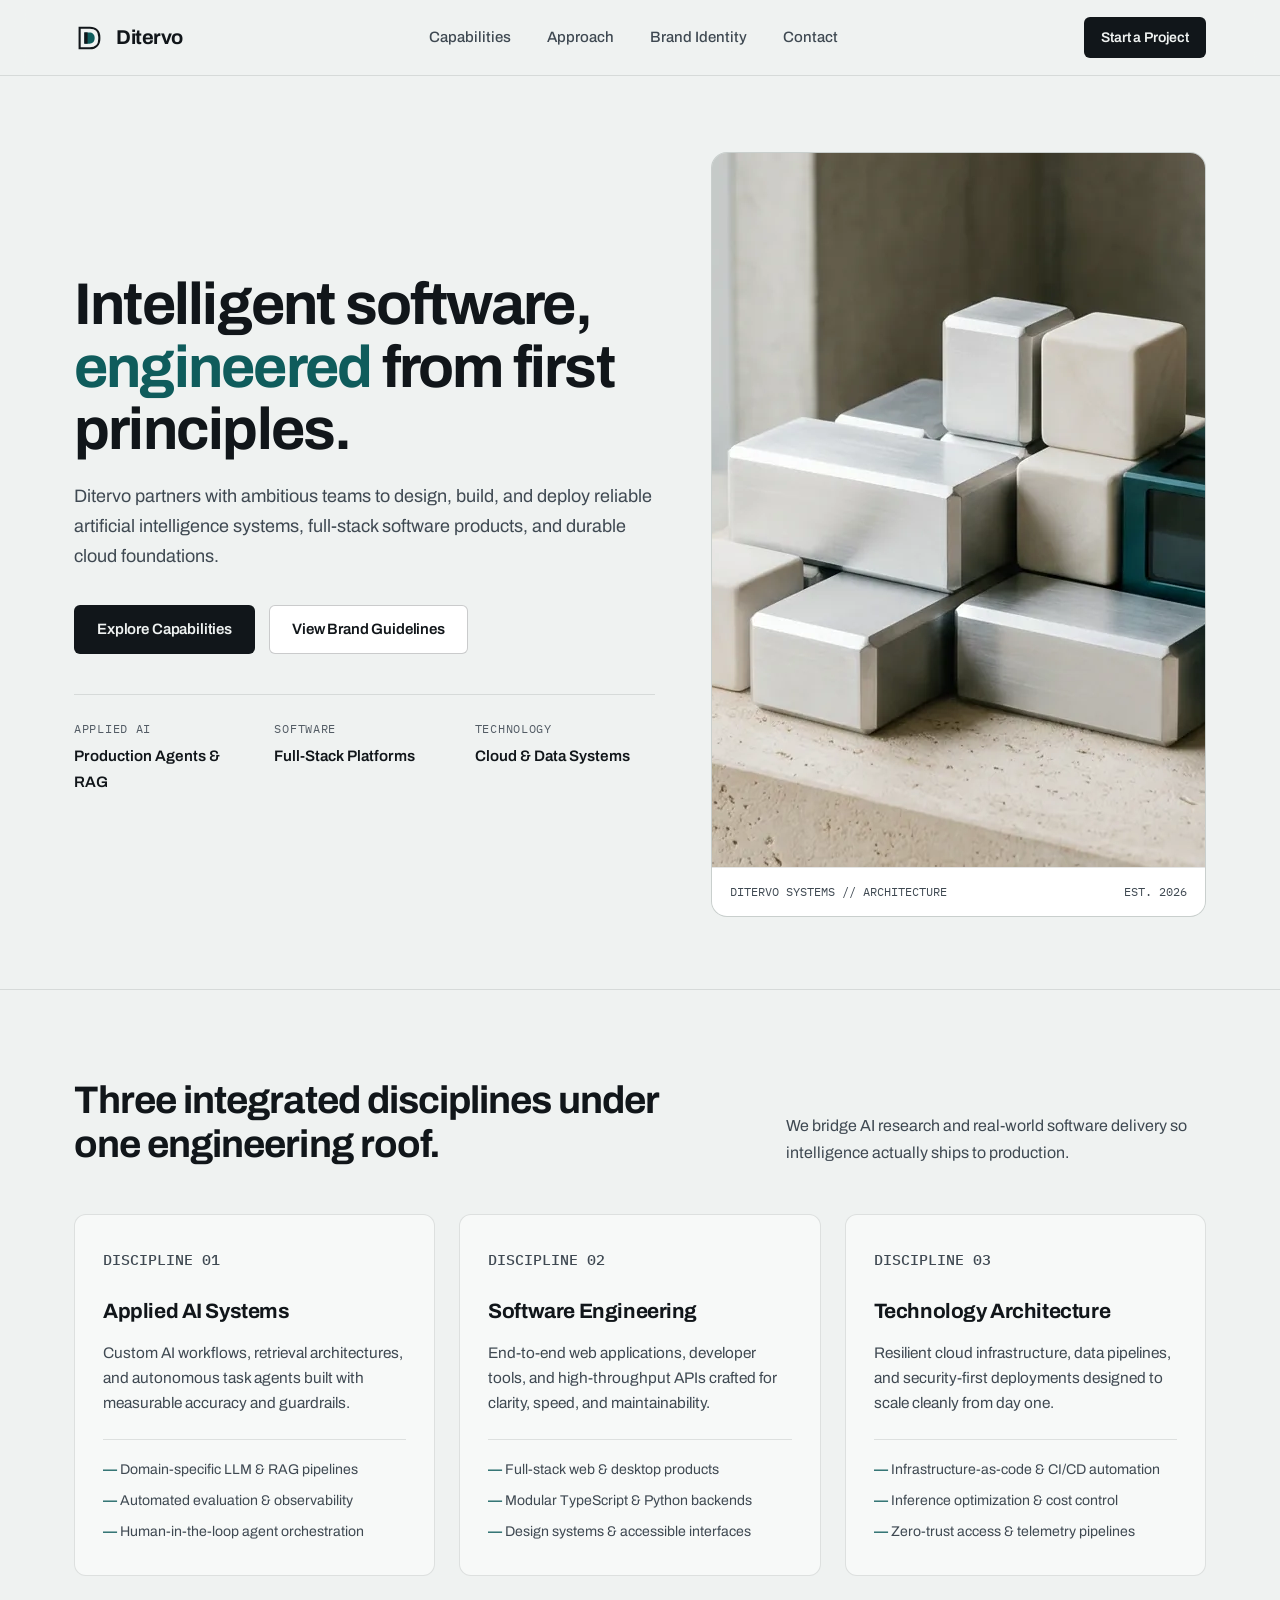
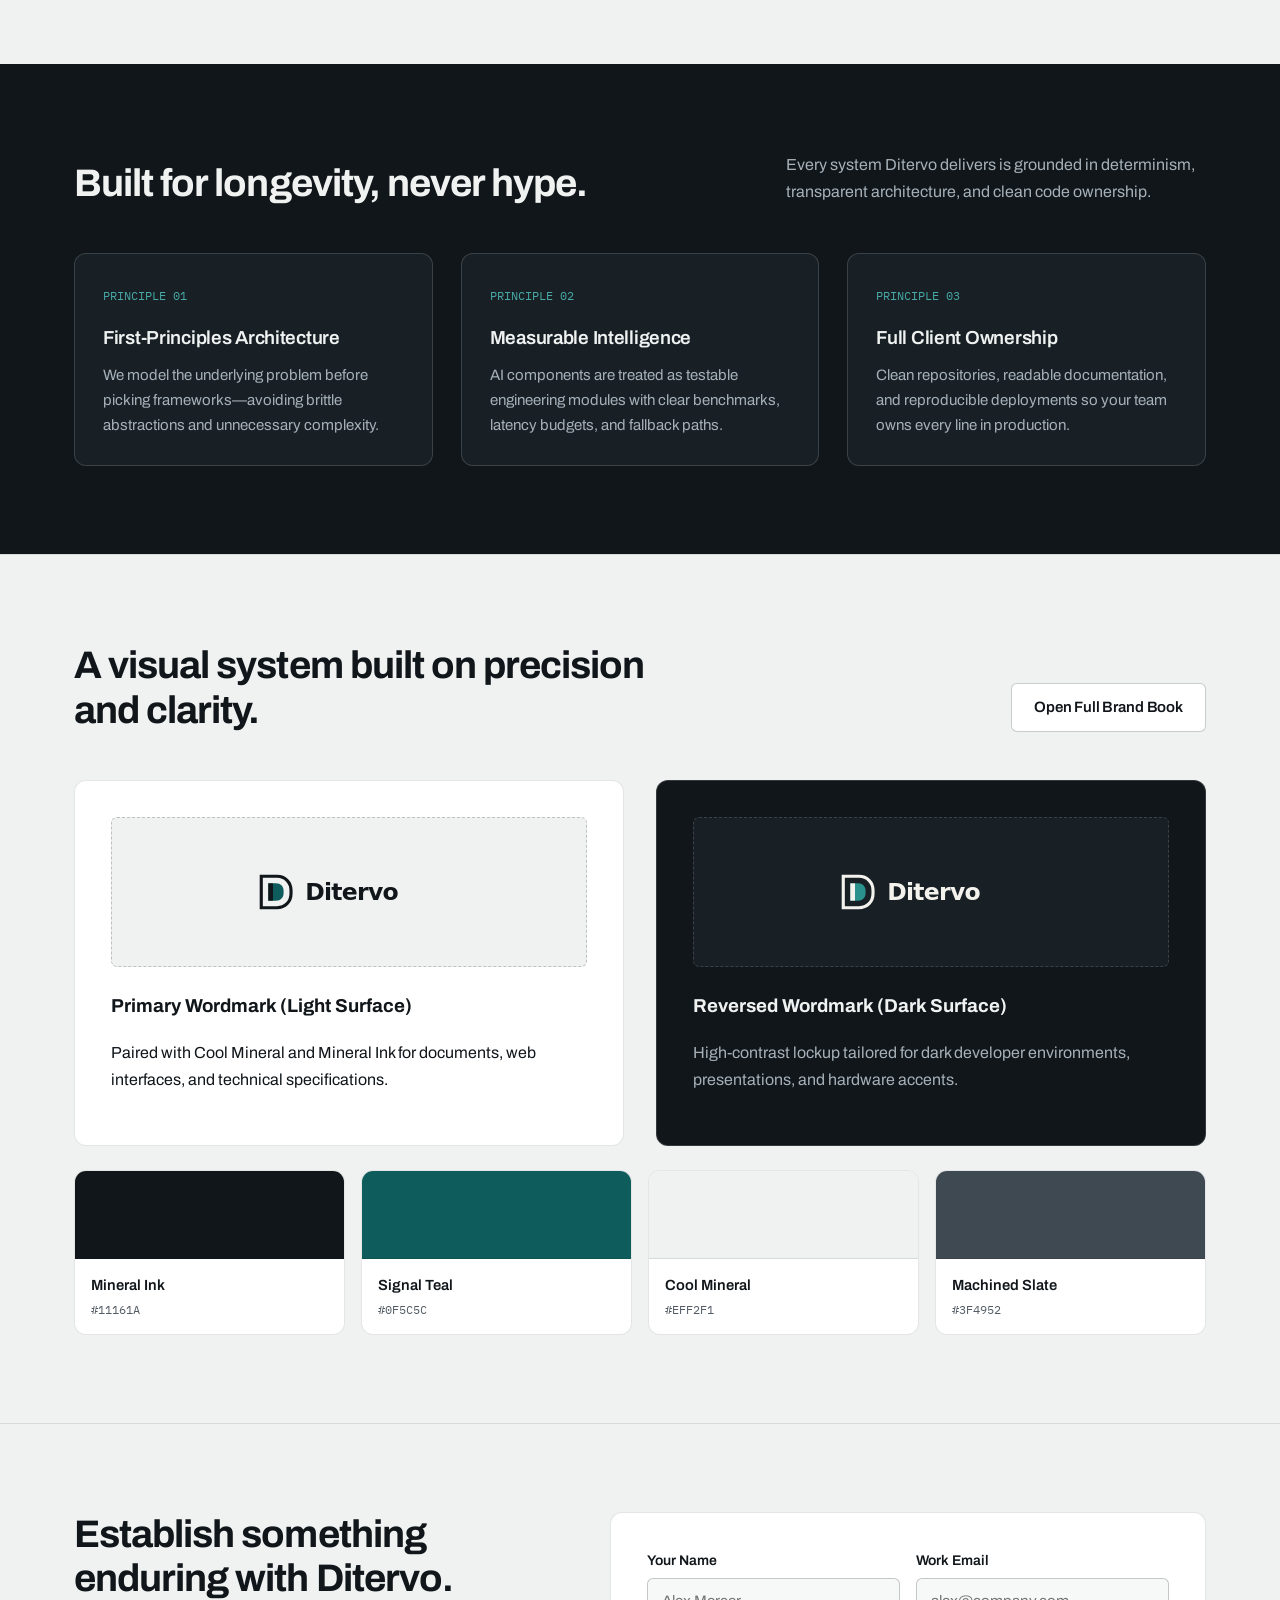
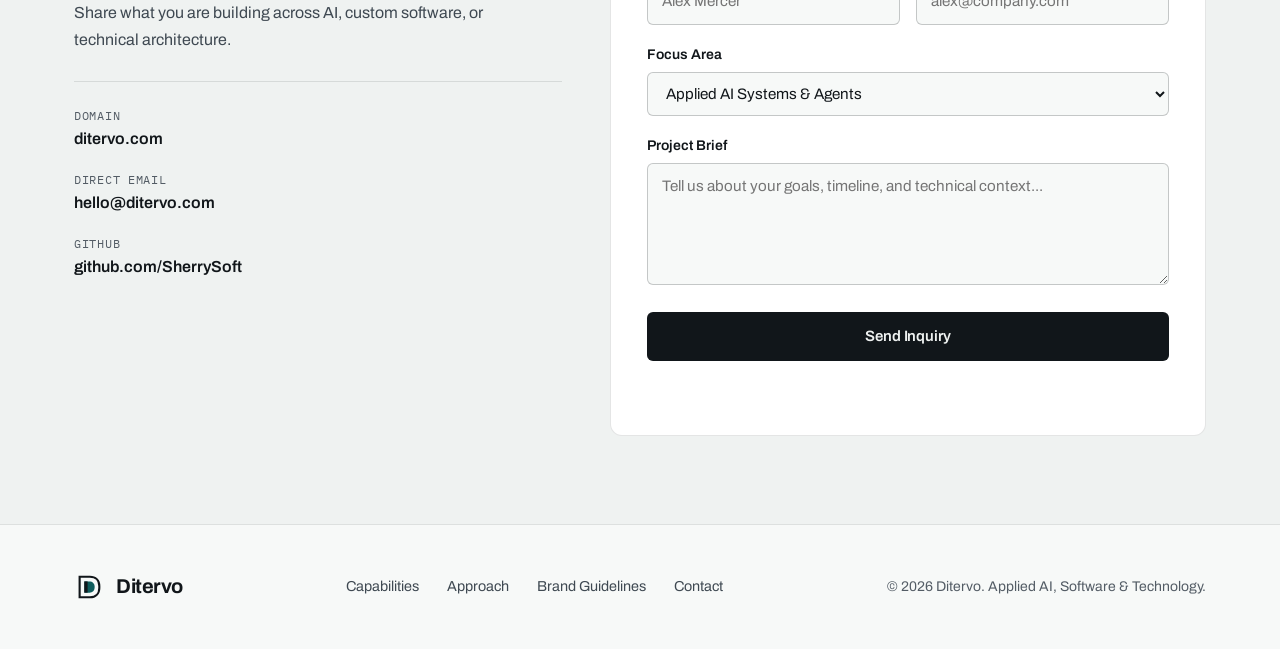
==== commit 07508e17: "Apply impeccable audit fixes: Archivo typography, Cool Mineral palette, WebP hero, and a11y/mobile p" ====
--- a/index.html
+++ b/index.html
@@ -8,7 +8,7 @@
   <link rel="icon" type="image/svg+xml" href="assets/favicon.svg" />
   <link rel="preconnect" href="https://fonts.googleapis.com" />
   <link rel="preconnect" href="https://fonts.gstatic.com" crossorigin />
-  <link href="https://fonts.googleapis.com/css2?family=JetBrains+Mono:wght@400;500&family=Newsreader:ital,opsz,wght@1,6..72,500&family=Plus+Jakarta+Sans:wght@400;500;600;700&display=swap" rel="stylesheet" />
+  <link href="https://fonts.googleapis.com/css2?family=Archivo:wght@400;500;600;700&family=IBM+Plex+Mono:wght@400;500&display=swap" rel="stylesheet" />
   <link rel="stylesheet" href="css/styles.css" />
 </head>
 <body>
@@ -28,6 +28,9 @@
           <li><a href="#approach">Approach</a></li>
           <li><a href="brand.html">Brand Identity</a></li>
           <li><a href="#contact">Contact</a></li>
+          <li class="nav-mobile-cta-item">
+            <a href="#contact" class="btn btn-primary">Start a Project</a>
+          </li>
         </ul>
       </nav>
 
@@ -41,9 +44,8 @@
     <section class="hero" aria-labelledby="hero-heading">
       <div class="container hero-grid">
         <div>
-          <p class="eyebrow">Applied AI · Software · Technology</p>
           <h1 id="hero-heading" class="hero-title">
-            Intelligent software, <em>engineered</em> from first principles.
+            Intelligent software, <span class="accent-word">engineered</span> from first principles.
           </h1>
           <p class="hero-lead">
             Ditervo partners with ambitious teams to design, build, and deploy reliable artificial intelligence systems, full-stack software products, and durable cloud foundations.
@@ -56,15 +58,15 @@
 
           <div class="hero-specs">
             <div>
-              <span class="spec-label">Focus 01</span>
-              <span class="spec-value">Production AI &amp; Agents</span>
-            </div>
-            <div>
-              <span class="spec-label">Focus 02</span>
-              <span class="spec-value">Custom Software Platforms</span>
-            </div>
-            <div>
-              <span class="spec-label">Focus 03</span>
+              <span class="spec-label">Applied AI</span>
+              <span class="spec-value">Production Agents &amp; RAG</span>
+            </div>
+            <div>
+              <span class="spec-label">Software</span>
+              <span class="spec-value">Full-Stack Platforms</span>
+            </div>
+            <div>
+              <span class="spec-label">Technology</span>
               <span class="spec-value">Cloud &amp; Data Systems</span>
             </div>
           </div>
@@ -72,10 +74,12 @@
 
         <figure class="hero-media">
           <img
-            src="assets/hero-sculpture.jpg"
+            src="assets/hero-sculpture.webp"
             alt="Precision-machined aluminum, ceramic, and deep-teal modular hardware forms representing Ditervo's modular engineering philosophy"
-            width="960"
-            height="720"
+            width="1280"
+            height="714"
+            fetchpriority="high"
+            decoding="async"
           />
           <figcaption class="hero-caption">
             <span>DITERVO SYSTEMS // ARCHITECTURE</span>
@@ -88,10 +92,7 @@
     <section id="capabilities" class="section" aria-labelledby="capabilities-heading">
       <div class="container">
         <div class="section-header">
-          <div>
-            <p class="eyebrow">01 / Capabilities</p>
-            <h2 id="capabilities-heading" class="section-title">Three integrated disciplines under one engineering roof.</h2>
-          </div>
+          <h2 id="capabilities-heading" class="section-title">Three integrated disciplines under one engineering roof.</h2>
           <p class="section-subtitle">
             We bridge AI research and real-world software delivery so intelligence actually ships to production.
           </p>
@@ -149,10 +150,7 @@
     <section id="approach" class="section section-dark" aria-labelledby="approach-heading">
       <div class="container">
         <div class="section-header">
-          <div>
-            <p class="eyebrow">02 / Engineering Ethos</p>
-            <h2 id="approach-heading" class="section-title">Built for longevity, never hype.</h2>
-          </div>
+          <h2 id="approach-heading" class="section-title">Built for longevity, never hype.</h2>
           <p class="section-subtitle">
             Every system Ditervo delivers is grounded in determinism, transparent architecture, and clean code ownership.
           </p>
@@ -189,10 +187,7 @@
     <section id="brand-preview" class="section" aria-labelledby="brand-heading">
       <div class="container">
         <div class="section-header">
-          <div>
-            <p class="eyebrow">03 / Brand Identity</p>
-            <h2 id="brand-heading" class="section-title">A visual system built on precision and clarity.</h2>
-          </div>
+          <h2 id="brand-heading" class="section-title">A visual system built on precision and clarity.</h2>
           <a id="open-brand-kit-link" href="brand.html" class="btn btn-secondary">Open Full Brand Book</a>
         </div>
 
@@ -203,7 +198,7 @@
             </div>
             <h3>Primary Wordmark (Light Surface)</h3>
             <p>
-              Paired with Warm Alabaster and Mineral Ink for documents, web interfaces, and technical specifications.
+              Paired with Cool Mineral and Mineral Ink for documents, web interfaces, and technical specifications.
             </p>
           </div>
 
@@ -235,19 +230,19 @@
             </div>
           </button>
 
-          <button type="button" class="swatch-card" data-copy-hex="#F5F3EE" id="swatch-alabaster">
-            <div class="swatch-chip" style="background-color: #F5F3EE;"></div>
+          <button type="button" class="swatch-card" data-copy-hex="#EFF2F1" id="swatch-mineral">
+            <div class="swatch-chip" style="background-color: #EFF2F1;"></div>
             <div class="swatch-meta">
-              <span class="swatch-name">Warm Alabaster</span>
-              <span class="swatch-hex">#F5F3EE</span>
+              <span class="swatch-name">Cool Mineral</span>
+              <span class="swatch-hex">#EFF2F1</span>
             </div>
           </button>
 
-          <button type="button" class="swatch-card" data-copy-hex="#434D56" id="swatch-slate">
-            <div class="swatch-chip" style="background-color: #434D56;"></div>
+          <button type="button" class="swatch-card" data-copy-hex="#3F4952" id="swatch-slate">
+            <div class="swatch-chip" style="background-color: #3F4952;"></div>
             <div class="swatch-meta">
               <span class="swatch-name">Machined Slate</span>
-              <span class="swatch-hex">#434D56</span>
+              <span class="swatch-hex">#3F4952</span>
             </div>
           </button>
         </div>
@@ -257,7 +252,6 @@
     <section id="contact" class="section" aria-labelledby="contact-heading">
       <div class="container contact-grid">
         <div>
-          <p class="eyebrow">04 / Contact</p>
           <h2 id="contact-heading" class="section-title">Establish something enduring with Ditervo.</h2>
           <p class="section-subtitle">
             Share what you are building across AI, custom software, or technical architecture.
--- a/css/styles.css
+++ b/css/styles.css
@@ -1,47 +1,45 @@
 /* ==========================================================================
-   Ditervo Design System & Editorial Stylesheet
+   Ditervo Design System & Architectural Stylesheet
    ========================================================================== */
 
 :root {
-  /* Core Palette — Warm Alabaster, Mineral Ink, Deep Forest Teal */
-  --bg-canvas: #f5f3ee;
-  --bg-surface: #fbfaf7;
+  /* Core Palette — Cool Mineral, Mineral Ink, Signal Teal */
+  --bg-canvas: #eff2f1;
+  --bg-surface: #f7f9f8;
   --bg-elevated: #ffffff;
-  --bg-muted: #eae6dd;
+  --bg-muted: #e1e6e4;
   --bg-dark: #11161a;
   --bg-dark-elevated: #182026;
 
   --ink-primary: #11161a;
-  --ink-secondary: #434d56;
-  --ink-muted: #66707a;
-  --ink-inverse: #f5f3ee;
+  --ink-secondary: #3f4952;
+  --ink-muted: #535c65;
+  --ink-inverse: #eff2f1;
   --ink-inverse-muted: #a6b0b8;
 
   --accent: #0f5c5c;
   --accent-hover: #0a4545;
-  --accent-soft: #e3eded;
+  --accent-soft: #dfeceb;
   --accent-inverse: #48a9a6;
 
-  --border-subtle: rgba(17, 22, 26, 0.1);
-  --border-strong: rgba(17, 22, 26, 0.18);
-  --border-inverse: rgba(245, 243, 238, 0.14);
+  --border-subtle: rgba(17, 22, 26, 0.11);
+  --border-strong: rgba(17, 22, 26, 0.22);
+  --border-inverse: rgba(239, 242, 241, 0.16);
 
   /* Typography */
-  --font-sans: "Plus Jakarta Sans", -apple-system, BlinkMacSystemFont, "Segoe UI", sans-serif;
-  --font-serif: "Newsreader", Georgia, serif;
-  --font-mono: "JetBrains Mono", ui-monospace, SFMono-Regular, Menlo, monospace;
-
-  /* Elevation */
-  --shadow-sm: 0 1px 2px rgba(17, 22, 26, 0.04), 0 4px 12px rgba(17, 22, 26, 0.03);
-  --shadow-md: 0 4px 10px rgba(17, 22, 26, 0.05), 0 16px 36px rgba(17, 22, 26, 0.06);
-
-  /* Radii & Spacing */
+  --font-sans: "Archivo", -apple-system, BlinkMacSystemFont, "Segoe UI", sans-serif;
+  --font-mono: "IBM Plex Mono", ui-monospace, SFMono-Regular, Menlo, monospace;
+
+  /* Elevation & Radii */
+  --shadow-hover: 0 14px 32px rgba(17, 22, 26, 0.08);
   --radius-sm: 6px;
   --radius-md: 12px;
-  --radius-lg: 18px;
+  --radius-lg: 16px;
   --container-max: 1180px;
   --nav-height: 76px;
   --transition: 220ms cubic-bezier(0.22, 1, 0.36, 1);
+
+  accent-color: var(--accent);
 }
 
 *,
@@ -54,6 +52,11 @@
   scroll-behavior: smooth;
   -webkit-font-smoothing: antialiased;
   -moz-osx-font-smoothing: grayscale;
+}
+
+::selection {
+  background-color: var(--accent);
+  color: var(--ink-inverse);
 }
 
 body {
@@ -63,8 +66,7 @@
   line-height: 1.65;
   color: var(--ink-primary);
   background-color: var(--bg-canvas);
-  background-image: radial-gradient(circle at 12% 0%, rgba(15, 92, 92, 0.04) 0%, transparent 45%),
-    radial-gradient(circle at 88% 12%, rgba(17, 22, 26, 0.035) 0%, transparent 40%);
+  font-variant-numeric: tabular-nums;
 }
 
 img,
@@ -76,6 +78,7 @@
 a {
   color: inherit;
   text-decoration: none;
+  text-underline-offset: 0.2em;
 }
 
 button,
@@ -86,6 +89,20 @@
   color: inherit;
 }
 
+code {
+  font-family: var(--font-mono);
+  font-size: 0.88em;
+  padding: 2px 6px;
+  border-radius: 4px;
+  background-color: var(--bg-muted);
+  color: var(--ink-primary);
+}
+
+.brand-panel-dark code {
+  background-color: rgba(239, 242, 241, 0.12);
+  color: var(--ink-inverse);
+}
+
 :focus-visible {
   outline: 2px solid var(--accent);
   outline-offset: 3px;
@@ -98,17 +115,6 @@
   padding: 0 24px;
 }
 
-.sr-only {
-  position: absolute;
-  width: 1px;
-  height: 1px;
-  padding: 0;
-  margin: -1px;
-  overflow: hidden;
-  clip: rect(0, 0, 0, 0);
-  border: 0;
-}
-
 /* ==========================================================================
    Header & Navigation
    ========================================================================== */
@@ -118,9 +124,9 @@
   top: 0;
   z-index: 100;
   height: var(--nav-height);
-  background-color: rgba(245, 243, 238, 0.88);
-  backdrop-filter: blur(14px);
-  -webkit-backdrop-filter: blur(14px);
+  background-color: rgba(239, 242, 241, 0.92);
+  backdrop-filter: blur(12px);
+  -webkit-backdrop-filter: blur(12px);
   border-bottom: 1px solid var(--border-subtle);
 }
 
@@ -138,10 +144,12 @@
   gap: 12px;
   font-weight: 700;
   font-size: 1.25rem;
-  letter-spacing: -0.03em;
-}
-
-.brand-link svg {
+  letter-spacing: -0.025em;
+  min-height: 44px;
+}
+
+.brand-link svg,
+.brand-link img {
   width: 30px;
   height: 30px;
 }
@@ -149,13 +157,17 @@
 .nav-links {
   display: flex;
   align-items: center;
-  gap: 32px;
+  gap: 24px;
   list-style: none;
   margin: 0;
   padding: 0;
 }
 
 .nav-links a {
+  display: inline-flex;
+  align-items: center;
+  min-height: 44px;
+  padding: 0 6px;
   font-size: 0.9375rem;
   font-weight: 500;
   color: var(--ink-secondary);
@@ -167,6 +179,10 @@
   color: var(--ink-primary);
 }
 
+.nav-mobile-cta-item {
+  display: none;
+}
+
 .nav-actions {
   display: flex;
   align-items: center;
@@ -175,10 +191,14 @@
 
 .nav-toggle {
   display: none;
+  align-items: center;
+  justify-content: center;
+  min-height: 44px;
+  min-width: 64px;
   background: transparent;
   border: 1px solid var(--border-strong);
   border-radius: var(--radius-sm);
-  padding: 8px 12px;
+  padding: 8px 14px;
   font-size: 0.875rem;
   font-weight: 600;
   cursor: pointer;
@@ -193,14 +213,15 @@
   align-items: center;
   justify-content: center;
   gap: 8px;
-  padding: 12px 22px;
+  min-height: 44px;
+  padding: 11px 22px;
   border-radius: var(--radius-sm);
   font-size: 0.9375rem;
   font-weight: 600;
   letter-spacing: -0.01em;
   border: 1px solid transparent;
   cursor: pointer;
-  transition: transform var(--transition), background-color var(--transition), border-color var(--transition), box-shadow var(--transition);
+  transition: transform var(--transition), background-color var(--transition), border-color var(--transition), color var(--transition);
 }
 
 .btn:hover {
@@ -214,7 +235,6 @@
 .btn-primary {
   background-color: var(--ink-primary);
   color: var(--ink-inverse);
-  box-shadow: var(--shadow-sm);
 }
 
 .btn-primary:hover {
@@ -232,8 +252,20 @@
   background-color: var(--bg-surface);
 }
 
+.brand-panel-dark .btn-secondary {
+  background-color: transparent;
+  color: var(--ink-inverse);
+  border-color: var(--border-inverse);
+}
+
+.brand-panel-dark .btn-secondary:hover {
+  border-color: var(--ink-inverse);
+  background-color: rgba(239, 242, 241, 0.08);
+}
+
 .btn-sm {
-  padding: 9px 16px;
+  min-height: 40px;
+  padding: 8px 16px;
   font-size: 0.875rem;
 }
 
@@ -242,7 +274,7 @@
    ========================================================================== */
 
 .hero {
-  padding: 84px 0 72px;
+  padding: 76px 0 72px;
 }
 
 .hero-grid {
@@ -252,36 +284,22 @@
   align-items: center;
 }
 
-.eyebrow {
-  font-family: var(--font-mono);
-  font-size: 0.78rem;
-  font-weight: 500;
-  letter-spacing: 0.08em;
-  text-transform: uppercase;
-  color: var(--accent);
-  margin: 0 0 18px;
-}
-
 .hero-title {
   margin: 0 0 22px;
-  font-size: clamp(2.5rem, 4.8vw, 3.85rem);
+  font-size: clamp(2.5rem, 4.6vw, 3.75rem);
   font-weight: 700;
-  line-height: 1.07;
-  letter-spacing: -0.035em;
+  line-height: 1.06;
+  letter-spacing: -0.03em;
   color: var(--ink-primary);
 }
 
-.hero-title em {
-  font-family: var(--font-serif);
-  font-style: italic;
-  font-weight: 500;
-  letter-spacing: -0.015em;
+.hero-title .accent-word {
   color: var(--accent);
 }
 
 .hero-lead {
   margin: 0 0 34px;
-  max-width: 540px;
+  max-width: 58ch;
   font-size: 1.125rem;
   line-height: 1.65;
   color: var(--ink-secondary);
@@ -319,12 +337,11 @@
 }
 
 .hero-media {
-  position: relative;
+  margin: 0;
   border-radius: var(--radius-lg);
   overflow: hidden;
   background-color: var(--bg-muted);
   border: 1px solid var(--border-subtle);
-  box-shadow: var(--shadow-md);
 }
 
 .hero-media img {
@@ -346,7 +363,7 @@
 }
 
 /* ==========================================================================
-   Sections & Cards
+   Sections & Cards (Single-Elevation Surfaces)
    ========================================================================== */
 
 .section {
@@ -367,7 +384,7 @@
   font-size: clamp(1.85rem, 3vw, 2.5rem);
   font-weight: 700;
   line-height: 1.15;
-  letter-spacing: -0.03em;
+  letter-spacing: -0.025em;
   max-width: 620px;
 }
 
@@ -389,25 +406,24 @@
   border: 1px solid var(--border-subtle);
   border-radius: var(--radius-md);
   padding: 32px 28px;
-  box-shadow: var(--shadow-sm);
   display: flex;
   flex-direction: column;
   justify-content: space-between;
-  transition: transform var(--transition), box-shadow var(--transition), border-color var(--transition);
+  transition: transform var(--transition), border-color var(--transition), background-color var(--transition);
 }
 
 .pillar-card:hover {
-  transform: translateY(-3px);
-  box-shadow: var(--shadow-md);
+  transform: translateY(-2px);
   border-color: var(--border-strong);
+  background-color: var(--bg-elevated);
 }
 
 .pillar-index {
   font-family: var(--font-mono);
-  font-size: 0.8rem;
+  font-size: 0.78rem;
   font-weight: 500;
   color: var(--accent);
-  margin-bottom: 18px;
+  margin: 0 0 16px;
 }
 
 .pillar-card h3 {
@@ -451,10 +467,6 @@
   border-top: none;
 }
 
-.section-dark .eyebrow {
-  color: var(--accent-inverse);
-}
-
 .section-dark .section-subtitle {
   color: var(--ink-inverse-muted);
 }
@@ -475,7 +487,7 @@
 .principle-num {
   display: inline-block;
   font-family: var(--font-mono);
-  font-size: 0.8rem;
+  font-size: 0.78rem;
   color: var(--accent-inverse);
   margin-bottom: 16px;
 }
@@ -509,13 +521,16 @@
   border: 1px solid var(--border-subtle);
   border-radius: var(--radius-md);
   padding: 36px;
-  box-shadow: var(--shadow-sm);
 }
 
 .brand-panel-dark {
   background-color: var(--bg-dark);
   color: var(--ink-inverse);
   border-color: var(--border-inverse);
+}
+
+.brand-panel-dark p {
+  color: var(--ink-inverse-muted);
 }
 
 .logo-stage {
@@ -555,12 +570,12 @@
   cursor: pointer;
   text-align: left;
   padding: 0;
-  transition: transform var(--transition), box-shadow var(--transition);
+  transition: transform var(--transition), border-color var(--transition);
 }
 
 .swatch-card:hover {
   transform: translateY(-2px);
-  box-shadow: var(--shadow-sm);
+  border-color: var(--border-strong);
 }
 
 .swatch-chip {
@@ -627,7 +642,6 @@
   border: 1px solid var(--border-subtle);
   border-radius: var(--radius-md);
   padding: 36px;
-  box-shadow: var(--shadow-sm);
   display: grid;
   gap: 18px;
 }
@@ -649,7 +663,8 @@
 .field select,
 .field textarea {
   width: 100%;
-  padding: 11px 14px;
+  min-height: 44px;
+  padding: 10px 14px;
   border-radius: var(--radius-sm);
   border: 1px solid var(--border-strong);
   background-color: var(--bg-surface);
@@ -665,6 +680,10 @@
   background-color: var(--bg-elevated);
 }
 
+.field [aria-invalid="true"] {
+  border-color: #9e2a2b;
+}
+
 .form-status {
   margin: 0;
   font-size: 0.9rem;
@@ -673,6 +692,10 @@
   min-height: 1.4em;
 }
 
+.form-status.is-error {
+  color: #9e2a2b;
+}
+
 /* ==========================================================================
    Brand Guidelines Page Extras
    ========================================================================== */
@@ -686,14 +709,13 @@
   border: 1px solid var(--border-subtle);
   border-radius: var(--radius-md);
   padding: 36px;
-  box-shadow: var(--shadow-sm);
   display: grid;
   gap: 24px;
 }
 
 .type-row {
   display: grid;
-  grid-template-columns: 200px 1fr;
+  grid-template-columns: 220px 1fr;
   gap: 24px;
   align-items: baseline;
   padding-bottom: 20px;
@@ -715,6 +737,7 @@
   display: grid;
   grid-template-columns: 1fr 1fr;
   gap: 24px;
+  margin-top: 24px;
 }
 
 .guideline-box {
@@ -757,9 +780,17 @@
 
 .footer-links {
   display: flex;
-  gap: 24px;
+  flex-wrap: wrap;
+  gap: 16px;
   font-size: 0.9rem;
   color: var(--ink-secondary);
+}
+
+.footer-links a {
+  display: inline-flex;
+  align-items: center;
+  min-height: 44px;
+  padding: 0 6px;
 }
 
 .footer-links a:hover {
@@ -782,7 +813,7 @@
   color: var(--ink-inverse);
   font-size: 0.875rem;
   font-weight: 500;
-  box-shadow: var(--shadow-md);
+  box-shadow: var(--shadow-hover);
   opacity: 0;
   transform: translateY(10px);
   pointer-events: none;
@@ -840,9 +871,9 @@
     background-color: var(--bg-elevated);
     border-bottom: 1px solid var(--border-subtle);
     flex-direction: column;
-    align-items: flex-start;
-    padding: 20px 24px;
-    gap: 16px;
+    align-items: stretch;
+    padding: 16px 24px 24px;
+    gap: 4px;
     display: none;
   }
 
@@ -850,7 +881,18 @@
     display: flex;
   }
 
-  .nav-actions .btn {
+  .nav-mobile-cta-item {
+    display: block;
+    margin-top: 8px;
+  }
+
+  .nav-mobile-cta-item .btn,
+  .nav-mobile-cta-item .btn:hover {
+    width: 100%;
+    color: var(--ink-inverse);
+  }
+
+  .nav-actions {
     display: none;
   }
 
@@ -869,3 +911,21 @@
     padding: 60px 0;
   }
 }
+
+@media (prefers-reduced-motion: reduce) {
+  html {
+    scroll-behavior: auto;
+  }
+
+  *,
+  *::before,
+  *::after {
+    transition-duration: 0.01ms !important;
+  }
+
+  .btn:hover,
+  .pillar-card:hover,
+  .swatch-card:hover {
+    transform: none;
+  }
+}
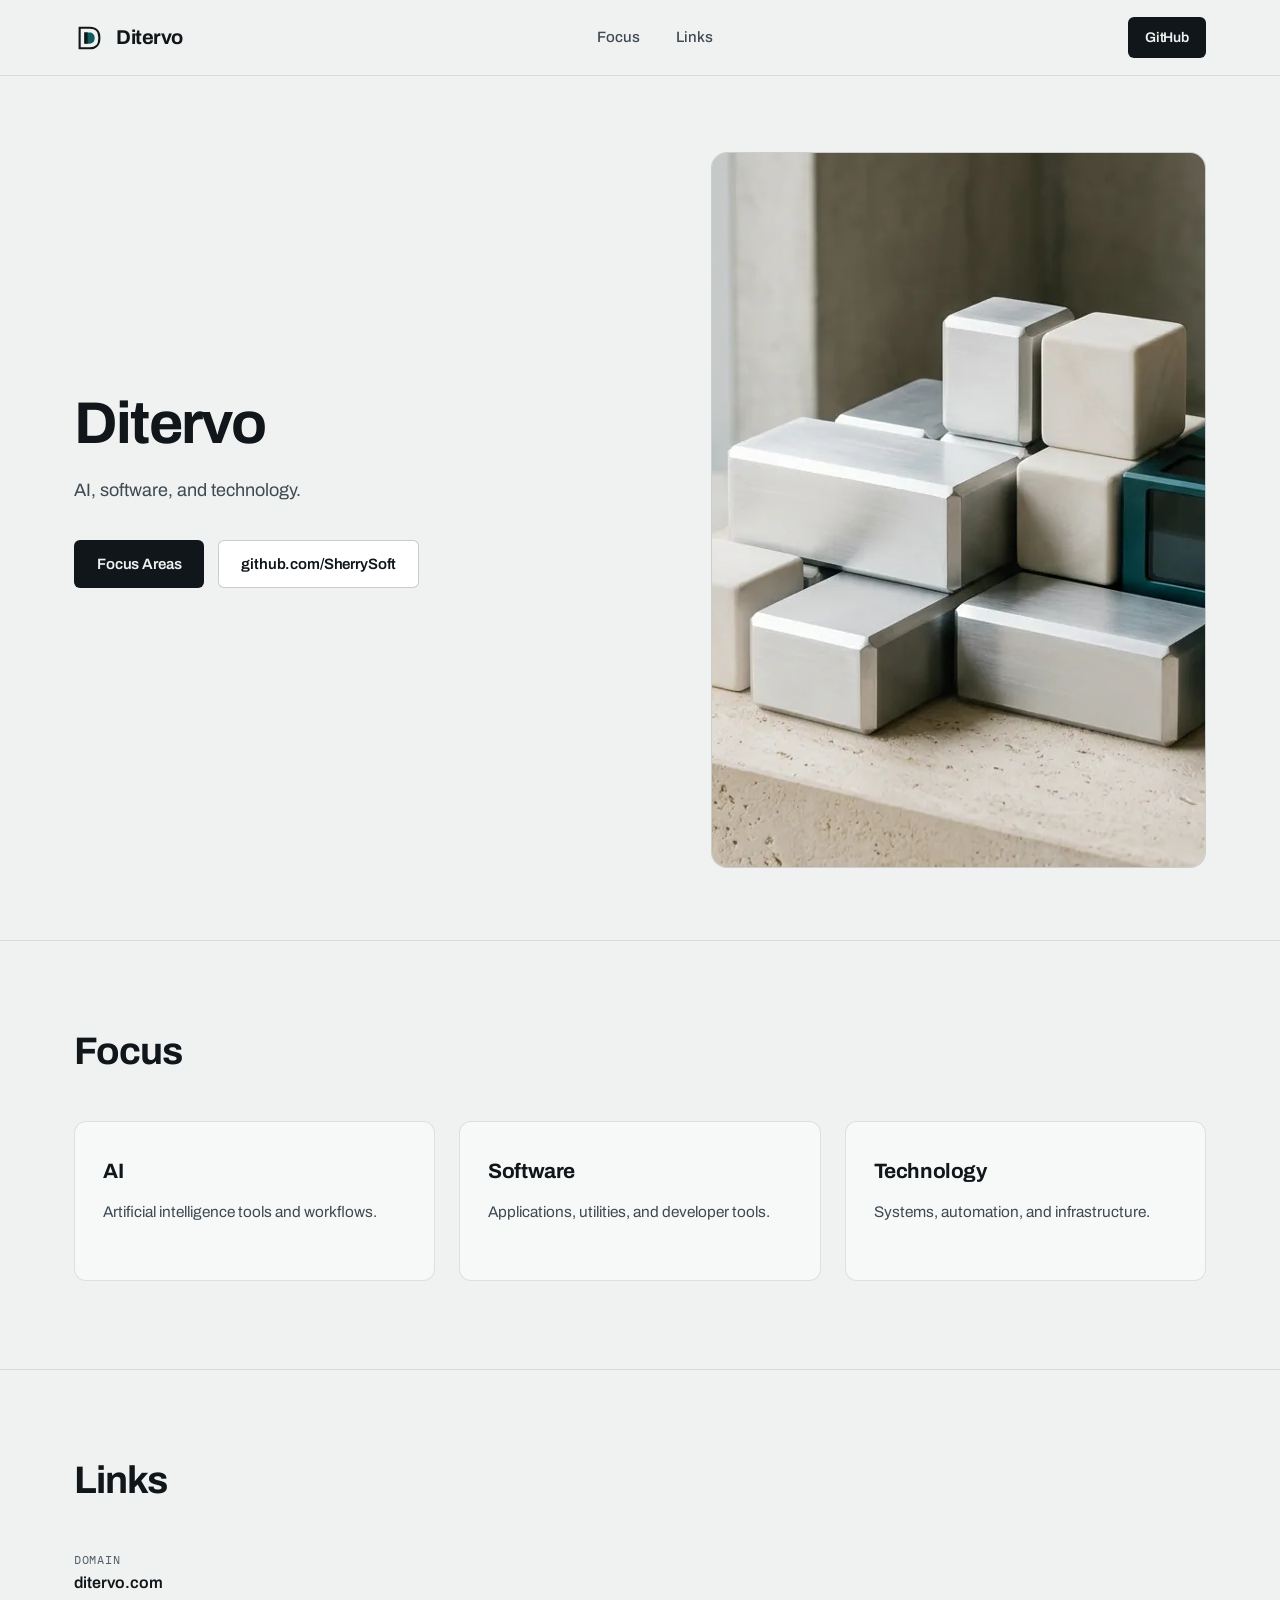
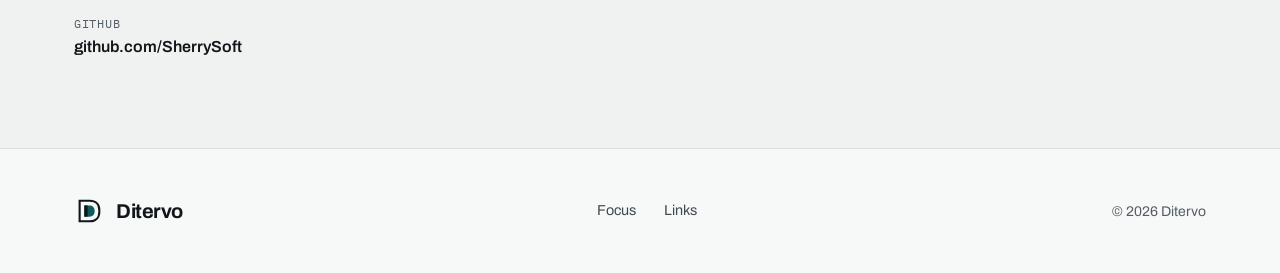
==== commit 9094d408: "Simplify index.html to a clean, honest Ditervo site map" ====
--- a/index.html
+++ b/index.html
@@ -3,8 +3,8 @@
 <head>
   <meta charset="UTF-8" />
   <meta name="viewport" content="width=device-width, initial-scale=1.0" />
-  <title>Ditervo — Applied AI, Software Engineering &amp; Technology</title>
-  <meta name="description" content="Ditervo builds production-ready artificial intelligence systems, custom software platforms, and resilient technology architectures." />
+  <title>Ditervo — AI, Software &amp; Technology</title>
+  <meta name="description" content="Ditervo — AI, software, and technology." />
   <link rel="icon" type="image/svg+xml" href="assets/favicon.svg" />
   <link rel="preconnect" href="https://fonts.googleapis.com" />
   <link rel="preconnect" href="https://fonts.gstatic.com" crossorigin />
@@ -24,18 +24,16 @@
           Menu
         </button>
         <ul id="nav-menu" class="nav-links">
-          <li><a href="#capabilities">Capabilities</a></li>
-          <li><a href="#approach">Approach</a></li>
-          <li><a href="brand.html">Brand Identity</a></li>
-          <li><a href="#contact">Contact</a></li>
+          <li><a href="#focus">Focus</a></li>
+          <li><a href="#links">Links</a></li>
           <li class="nav-mobile-cta-item">
-            <a href="#contact" class="btn btn-primary">Start a Project</a>
+            <a href="https://github.com/SherrySoft" target="_blank" rel="noopener noreferrer" class="btn btn-primary">GitHub</a>
           </li>
         </ul>
       </nav>
 
       <div class="nav-actions">
-        <a id="header-cta" href="#contact" class="btn btn-primary btn-sm">Start a Project</a>
+        <a id="header-cta" href="https://github.com/SherrySoft" target="_blank" rel="noopener noreferrer" class="btn btn-primary btn-sm">GitHub</a>
       </div>
     </div>
   </header>
@@ -45,264 +43,78 @@
       <div class="container hero-grid">
         <div>
           <h1 id="hero-heading" class="hero-title">
-            Intelligent software, <span class="accent-word">engineered</span> from first principles.
+            Ditervo
           </h1>
           <p class="hero-lead">
-            Ditervo partners with ambitious teams to design, build, and deploy reliable artificial intelligence systems, full-stack software products, and durable cloud foundations.
+            AI, software, and technology.
           </p>
 
           <div class="hero-cta-row">
-            <a id="hero-explore-btn" href="#capabilities" class="btn btn-primary">Explore Capabilities</a>
-            <a id="hero-brand-btn" href="brand.html" class="btn btn-secondary">View Brand Guidelines</a>
-          </div>
-
-          <div class="hero-specs">
-            <div>
-              <span class="spec-label">Applied AI</span>
-              <span class="spec-value">Production Agents &amp; RAG</span>
-            </div>
-            <div>
-              <span class="spec-label">Software</span>
-              <span class="spec-value">Full-Stack Platforms</span>
-            </div>
-            <div>
-              <span class="spec-label">Technology</span>
-              <span class="spec-value">Cloud &amp; Data Systems</span>
-            </div>
+            <a id="hero-explore-btn" href="#focus" class="btn btn-primary">Focus Areas</a>
+            <a id="hero-github-btn" href="https://github.com/SherrySoft" target="_blank" rel="noopener noreferrer" class="btn btn-secondary">github.com/SherrySoft</a>
           </div>
         </div>
 
         <figure class="hero-media">
           <img
             src="assets/hero-sculpture.webp"
-            alt="Precision-machined aluminum, ceramic, and deep-teal modular hardware forms representing Ditervo's modular engineering philosophy"
+            alt="Geometric aluminum, ceramic, and teal glass modules representing Ditervo"
             width="1280"
             height="714"
             fetchpriority="high"
             decoding="async"
           />
-          <figcaption class="hero-caption">
-            <span>DITERVO SYSTEMS // ARCHITECTURE</span>
-            <span>EST. 2026</span>
-          </figcaption>
         </figure>
       </div>
     </section>
 
-    <section id="capabilities" class="section" aria-labelledby="capabilities-heading">
+    <section id="focus" class="section" aria-labelledby="focus-heading">
       <div class="container">
         <div class="section-header">
-          <h2 id="capabilities-heading" class="section-title">Three integrated disciplines under one engineering roof.</h2>
-          <p class="section-subtitle">
-            We bridge AI research and real-world software delivery so intelligence actually ships to production.
-          </p>
+          <h2 id="focus-heading" class="section-title">Focus</h2>
         </div>
 
         <div class="pillars-grid">
           <article class="pillar-card">
             <div>
-              <p class="pillar-index">DISCIPLINE 01</p>
-              <h3>Applied AI Systems</h3>
-              <p>
-                Custom AI workflows, retrieval architectures, and autonomous task agents built with measurable accuracy and guardrails.
-              </p>
+              <h3>AI</h3>
+              <p>Artificial intelligence tools and workflows.</p>
             </div>
-            <ul class="pillar-list">
-              <li>Domain-specific LLM &amp; RAG pipelines</li>
-              <li>Automated evaluation &amp; observability</li>
-              <li>Human-in-the-loop agent orchestration</li>
-            </ul>
           </article>
 
           <article class="pillar-card">
             <div>
-              <p class="pillar-index">DISCIPLINE 02</p>
-              <h3>Software Engineering</h3>
-              <p>
-                End-to-end web applications, developer tools, and high-throughput APIs crafted for clarity, speed, and maintainability.
-              </p>
+              <h3>Software</h3>
+              <p>Applications, utilities, and developer tools.</p>
             </div>
-            <ul class="pillar-list">
-              <li>Full-stack web &amp; desktop products</li>
-              <li>Modular TypeScript &amp; Python backends</li>
-              <li>Design systems &amp; accessible interfaces</li>
-            </ul>
           </article>
 
           <article class="pillar-card">
             <div>
-              <p class="pillar-index">DISCIPLINE 03</p>
-              <h3>Technology Architecture</h3>
-              <p>
-                Resilient cloud infrastructure, data pipelines, and security-first deployments designed to scale cleanly from day one.
-              </p>
+              <h3>Technology</h3>
+              <p>Systems, automation, and infrastructure.</p>
             </div>
-            <ul class="pillar-list">
-              <li>Infrastructure-as-code &amp; CI/CD automation</li>
-              <li>Inference optimization &amp; cost control</li>
-              <li>Zero-trust access &amp; telemetry pipelines</li>
-            </ul>
           </article>
         </div>
       </div>
     </section>
 
-    <section id="approach" class="section section-dark" aria-labelledby="approach-heading">
+    <section id="links" class="section" aria-labelledby="links-heading">
       <div class="container">
         <div class="section-header">
-          <h2 id="approach-heading" class="section-title">Built for longevity, never hype.</h2>
-          <p class="section-subtitle">
-            Every system Ditervo delivers is grounded in determinism, transparent architecture, and clean code ownership.
-          </p>
+          <h2 id="links-heading" class="section-title">Links</h2>
         </div>
 
-        <div class="principles-list">
-          <article class="principle-item">
-            <span class="principle-num">PRINCIPLE 01</span>
-            <h3>First-Principles Architecture</h3>
-            <p>
-              We model the underlying problem before picking frameworks—avoiding brittle abstractions and unnecessary complexity.
-            </p>
-          </article>
-
-          <article class="principle-item">
-            <span class="principle-num">PRINCIPLE 02</span>
-            <h3>Measurable Intelligence</h3>
-            <p>
-              AI components are treated as testable engineering modules with clear benchmarks, latency budgets, and fallback paths.
-            </p>
-          </article>
-
-          <article class="principle-item">
-            <span class="principle-num">PRINCIPLE 03</span>
-            <h3>Full Client Ownership</h3>
-            <p>
-              Clean repositories, readable documentation, and reproducible deployments so your team owns every line in production.
-            </p>
-          </article>
-        </div>
-      </div>
-    </section>
-
-    <section id="brand-preview" class="section" aria-labelledby="brand-heading">
-      <div class="container">
-        <div class="section-header">
-          <h2 id="brand-heading" class="section-title">A visual system built on precision and clarity.</h2>
-          <a id="open-brand-kit-link" href="brand.html" class="btn btn-secondary">Open Full Brand Book</a>
-        </div>
-
-        <div class="brand-showcase">
-          <div class="brand-panel">
-            <div class="logo-stage">
-              <img src="assets/logo-full.svg" alt="Ditervo primary dark wordmark" />
-            </div>
-            <h3>Primary Wordmark (Light Surface)</h3>
-            <p>
-              Paired with Cool Mineral and Mineral Ink for documents, web interfaces, and technical specifications.
-            </p>
+        <div class="contact-meta" style="margin-top: 0; padding-top: 0; border-top: none;">
+          <div class="contact-meta-item">
+            <span>Domain</span>
+            <strong>ditervo.com</strong>
           </div>
-
-          <div class="brand-panel brand-panel-dark">
-            <div class="logo-stage">
-              <img src="assets/logo-full-light.svg" alt="Ditervo reversed light wordmark" />
-            </div>
-            <h3>Reversed Wordmark (Dark Surface)</h3>
-            <p>
-              High-contrast lockup tailored for dark developer environments, presentations, and hardware accents.
-            </p>
+          <div class="contact-meta-item">
+            <span>GitHub</span>
+            <a href="https://github.com/SherrySoft" target="_blank" rel="noopener noreferrer">github.com/SherrySoft</a>
           </div>
         </div>
-
-        <div class="swatch-grid" aria-label="Ditervo color palette">
-          <button type="button" class="swatch-card" data-copy-hex="#11161A" id="swatch-ink">
-            <div class="swatch-chip" style="background-color: #11161A;"></div>
-            <div class="swatch-meta">
-              <span class="swatch-name">Mineral Ink</span>
-              <span class="swatch-hex">#11161A</span>
-            </div>
-          </button>
-
-          <button type="button" class="swatch-card" data-copy-hex="#0F5C5C" id="swatch-teal">
-            <div class="swatch-chip" style="background-color: #0F5C5C;"></div>
-            <div class="swatch-meta">
-              <span class="swatch-name">Signal Teal</span>
-              <span class="swatch-hex">#0F5C5C</span>
-            </div>
-          </button>
-
-          <button type="button" class="swatch-card" data-copy-hex="#EFF2F1" id="swatch-mineral">
-            <div class="swatch-chip" style="background-color: #EFF2F1;"></div>
-            <div class="swatch-meta">
-              <span class="swatch-name">Cool Mineral</span>
-              <span class="swatch-hex">#EFF2F1</span>
-            </div>
-          </button>
-
-          <button type="button" class="swatch-card" data-copy-hex="#3F4952" id="swatch-slate">
-            <div class="swatch-chip" style="background-color: #3F4952;"></div>
-            <div class="swatch-meta">
-              <span class="swatch-name">Machined Slate</span>
-              <span class="swatch-hex">#3F4952</span>
-            </div>
-          </button>
-        </div>
-      </div>
-    </section>
-
-    <section id="contact" class="section" aria-labelledby="contact-heading">
-      <div class="container contact-grid">
-        <div>
-          <h2 id="contact-heading" class="section-title">Establish something enduring with Ditervo.</h2>
-          <p class="section-subtitle">
-            Share what you are building across AI, custom software, or technical architecture.
-          </p>
-
-          <div class="contact-meta">
-            <div class="contact-meta-item">
-              <span>Domain</span>
-              <strong>ditervo.com</strong>
-            </div>
-            <div class="contact-meta-item">
-              <span>Direct Email</span>
-              <a href="mailto:hello@ditervo.com">hello@ditervo.com</a>
-            </div>
-            <div class="contact-meta-item">
-              <span>GitHub</span>
-              <a href="https://github.com/SherrySoft/Brand-identity-" target="_blank" rel="noopener noreferrer">github.com/SherrySoft</a>
-            </div>
-          </div>
-        </div>
-
-        <form id="inquiry-form" class="contact-form" novalidate>
-          <div class="form-row">
-            <div class="field">
-              <label for="contact-name">Your Name</label>
-              <input id="contact-name" name="name" type="text" placeholder="Alex Mercer" required />
-            </div>
-            <div class="field">
-              <label for="contact-email">Work Email</label>
-              <input id="contact-email" name="email" type="email" placeholder="alex@company.com" required />
-            </div>
-          </div>
-
-          <div class="field">
-            <label for="contact-topic">Focus Area</label>
-            <select id="contact-topic" name="topic">
-              <option value="Applied AI Systems">Applied AI Systems &amp; Agents</option>
-              <option value="Custom Software Engineering">Custom Software Engineering</option>
-              <option value="Technology Architecture">Cloud &amp; Technology Architecture</option>
-              <option value="Advisory & Partnership">Technical Advisory &amp; Partnership</option>
-            </select>
-          </div>
-
-          <div class="field">
-            <label for="contact-message">Project Brief</label>
-            <textarea id="contact-message" name="message" rows="4" placeholder="Tell us about your goals, timeline, and technical context..." required></textarea>
-          </div>
-
-          <button id="contact-submit" type="submit" class="btn btn-primary">Send Inquiry</button>
-          <p id="form-status" class="form-status" role="status" aria-live="polite"></p>
-        </form>
       </div>
     </section>
   </main>
@@ -314,16 +126,13 @@
         <span>Ditervo</span>
       </a>
       <div class="footer-links">
-        <a href="#capabilities">Capabilities</a>
-        <a href="#approach">Approach</a>
-        <a href="brand.html">Brand Guidelines</a>
-        <a href="#contact">Contact</a>
+        <a href="#focus">Focus</a>
+        <a href="#links">Links</a>
       </div>
-      <p class="footer-copy">&copy; 2026 Ditervo. Applied AI, Software &amp; Technology.</p>
+      <p class="footer-copy">&copy; 2026 Ditervo</p>
     </div>
   </footer>
 
-  <div id="toast" class="toast" role="status" aria-live="polite"></div>
   <script src="js/main.js"></script>
 </body>
 </html>
